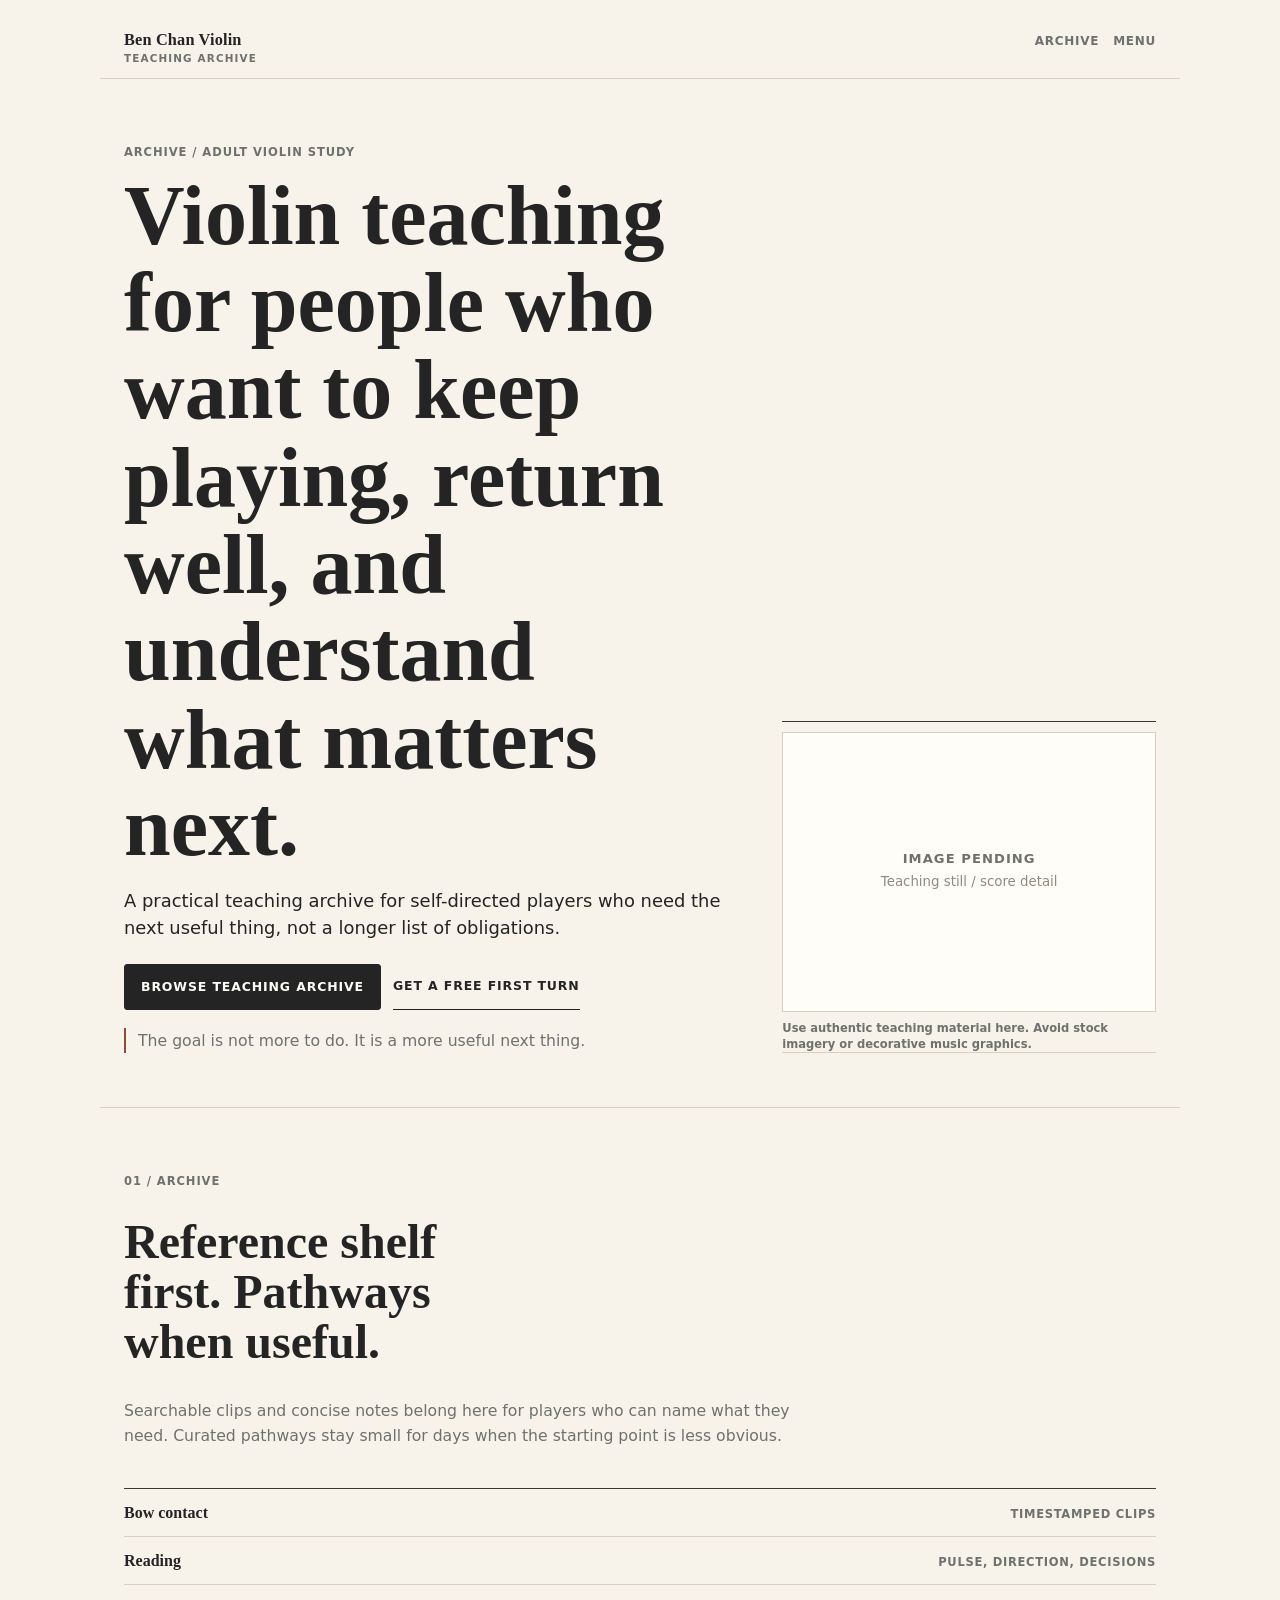
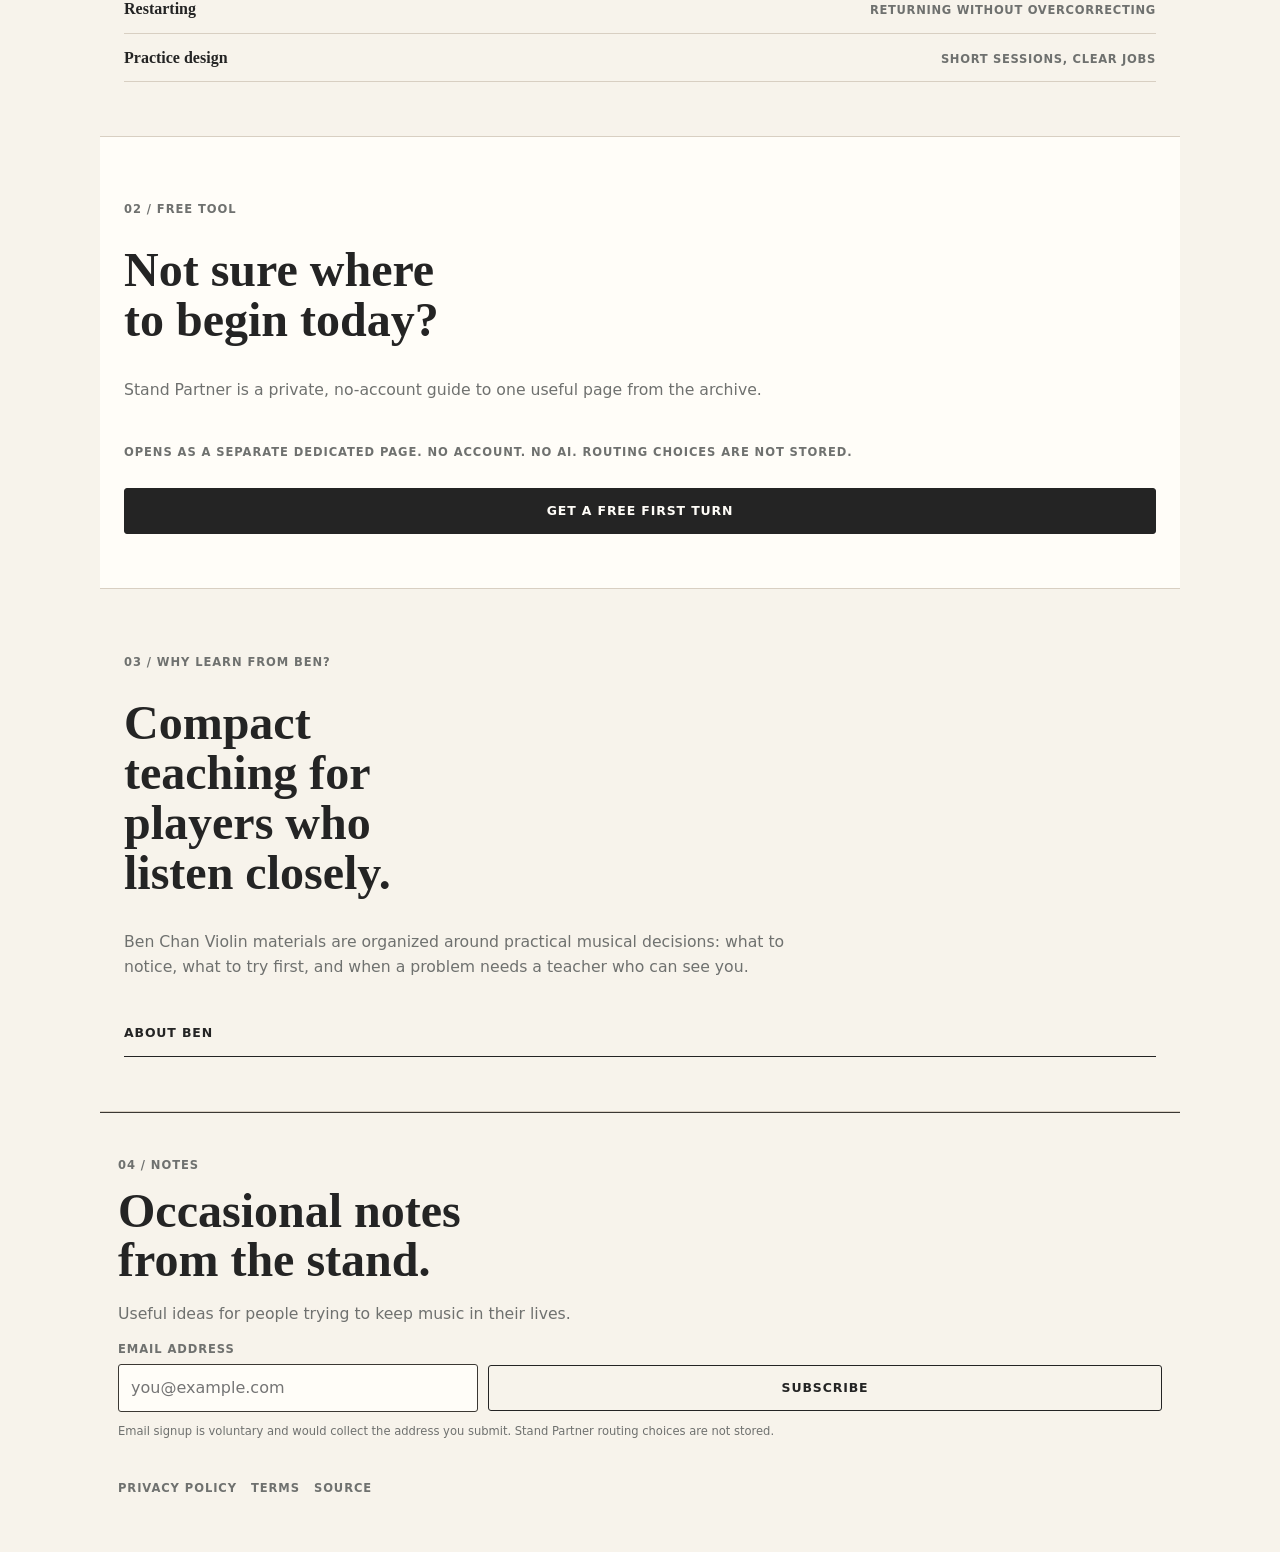
==== index.html @ a013690b "Update field manual site design" ====
<!doctype html>
<html lang="en">
<head>
  <meta charset="utf-8">
  <meta name="viewport" content="width=device-width,initial-scale=1">
  <meta name="description" content="Ben Chan Violin teaching archive and Stand Partner first-turn guide.">
  <title>Ben Chan Violin</title>
  <link rel="icon" href="data:,">
  <link rel="stylesheet" href="styles.css">
</head>
<body>
  <a class="skip" href="#main">Skip to content</a>
  <header class="site-header">
    <a class="brand" href="./" aria-label="Ben Chan Violin home">
      <b>Ben Chan Violin</b>
      <small>Teaching archive</small>
    </a>
    <nav class="nav" aria-label="Primary">
      <a href="archive.html">Archive</a>
      <details class="menu">
        <summary>Menu</summary>
        <div>
          <a href="stand-partner.html">Stand Partner</a>
          <a href="#about">About Ben</a>
          <a href="#subscribe">Subscribe</a>
          <a href="privacy.html">Privacy</a>
          <a href="terms.html">Terms</a>
        </div>
      </details>
    </nav>
  </header>

  <main id="main">
    <section class="hero section">
      <div>
        <p class="kicker">Archive / Adult violin study</p>
        <h1>Violin teaching for people who want to keep playing, return well, and understand what matters next.</h1>
        <p class="lede">A practical teaching archive for self-directed players who need the next useful thing, not a longer list of obligations.</p>
        <div class="actions">
          <a class="btn" href="archive.html">Browse teaching archive</a>
          <a class="text-link" href="stand-partner.html">Get a Free First Turn</a>
        </div>
        <p class="note">The goal is not more to do. It is a more useful next thing.</p>
      </div>
      <figure class="media-slot">
        <!-- Replace with a restrained real Ben Chan teaching still, score/stand detail, or archive screenshot. -->
        <div aria-hidden="true">
          <span>Image pending</span>
          <small>Teaching still / score detail</small>
        </div>
        <figcaption>Use authentic teaching material here. Avoid stock imagery or decorative music graphics.</figcaption>
      </figure>
    </section>

    <section id="archive" class="section archive-preview" aria-labelledby="archive-title">
      <p class="section-number">01 / Archive</p>
      <h2 id="archive-title">Reference shelf first. Pathways when useful.</h2>
      <p class="copy">Searchable clips and concise notes belong here for players who can name what they need. Curated pathways stay small for days when the starting point is less obvious.</p>
      <div class="index-list" aria-label="Archive categories">
        <a href="archive.html"><span>Bow contact</span><small>timestamped clips</small></a>
        <a href="archive.html"><span>Reading</span><small>pulse, direction, decisions</small></a>
        <a href="archive.html"><span>Restarting</span><small>returning without overcorrecting</small></a>
        <a href="archive.html"><span>Practice design</span><small>short sessions, clear jobs</small></a>
      </div>
    </section>

    <section class="section stand-callout" aria-labelledby="stand-title">
      <p class="section-number">02 / Free tool</p>
      <h2 id="stand-title">Not sure where to begin today?</h2>
      <p class="copy">Stand Partner is a private, no-account guide to one useful page from the archive.</p>
      <p class="meta-line">Opens as a separate dedicated page. No account. No AI. Routing choices are not stored.</p>
      <a class="btn" href="stand-partner.html">Get a Free First Turn</a>
    </section>

    <section id="about" class="section credibility" aria-labelledby="about-title">
      <p class="section-number">03 / Why learn from Ben?</p>
      <h2 id="about-title">Compact teaching for players who listen closely.</h2>
      <p class="copy">Ben Chan Violin materials are organized around practical musical decisions: what to notice, what to try first, and when a problem needs a teacher who can see you.</p>
      <a class="text-link" href="#about">About Ben</a>
    </section>
  </main>

  <footer class="site-footer" id="subscribe">
    <section aria-labelledby="subscribe-title">
      <p class="section-number">04 / Notes</p>
      <h2 id="subscribe-title">Occasional notes from the stand.</h2>
      <p class="copy">Useful ideas for people trying to keep music in their lives.</p>
      <form class="signup" action="#" method="post">
        <label for="email">Email address</label>
        <div>
          <input id="email" name="email" type="email" autocomplete="email" placeholder="you@example.com">
          <button class="btn secondary" type="submit">Subscribe</button>
        </div>
      </form>
      <p class="fine-print">Email signup is voluntary and would collect the address you submit. Stand Partner routing choices are not stored.</p>
    </section>
    <nav class="footer-links" aria-label="Footer">
      <a href="privacy.html">Privacy Policy</a>
      <a href="terms.html">Terms</a>
      <a href="https://github.com/benchantech/stand-partner-first-turn" target="_blank" rel="noopener">Source</a>
    </nav>
  </footer>
</body>
</html>
---- styles.css ----
:root{
  --paper:#f7f3eb;
  --sheet:#fffdf8;
  --ink:#242424;
  --muted:#6f716f;
  --faint:#918b80;
  --rule:#d8cfc2;
  --rule-dark:#3b3833;
  --accent:#8f4b34;
  --accent-soft:#f1e3dc;
  --sans:ui-sans-serif,system-ui,-apple-system,BlinkMacSystemFont,"Segoe UI",sans-serif;
  --serif:Georgia,"Times New Roman",serif;
  --max:1080px;
  --narrow:720px;
  --tap:46px;
}
*{box-sizing:border-box}
html{scroll-behavior:smooth}
body{margin:0;background:var(--paper);color:var(--ink);font:400 16px/1.55 var(--sans)}
a{color:inherit;text-underline-offset:.18em}
a:hover{color:var(--accent)}
button,input{font:inherit}
button,a,input,summary{touch-action:manipulation}
:focus-visible{outline:2px solid var(--accent);outline-offset:3px}
.skip{position:fixed;top:-6rem;left:1rem;z-index:10;background:var(--ink);color:var(--sheet);padding:.65rem .8rem}
.skip:focus{top:1rem}
.site-header{max-width:var(--max);margin:0 auto;padding:18px 18px 14px;border-bottom:1px solid var(--rule);display:flex;align-items:flex-end;justify-content:space-between;gap:16px}
.brand{display:block;text-decoration:none;min-width:max-content}
.brand b{display:block;font:700 1.02rem/1.1 var(--serif);letter-spacing:.01em}
.brand small{display:block;margin-top:4px;font:700 .65rem/1.1 var(--sans);letter-spacing:.11em;text-transform:uppercase;color:var(--muted)}
.nav{display:flex;align-items:center;justify-content:flex-end;gap:14px;font:700 .75rem/1 var(--sans);letter-spacing:.06em;text-transform:uppercase;color:var(--muted)}
.nav a{text-decoration:none;min-height:var(--tap);display:inline-flex;align-items:center}
.menu{position:relative}
.menu summary{list-style:none;cursor:pointer;min-height:var(--tap);display:flex;align-items:center}
.menu summary::-webkit-details-marker{display:none}
.menu div{position:absolute;right:0;top:100%;z-index:5;min-width:190px;background:var(--sheet);border:1px solid var(--rule-dark);padding:8px}
.menu:not([open]) div{display:none}
.menu div a{display:flex;padding:10px 8px;min-height:38px}
main,.site-footer{max-width:var(--max);margin:0 auto}
.section{padding:34px 18px;border-bottom:1px solid var(--rule)}
.hero{display:grid;gap:26px;padding-top:42px}
.kicker,.section-number,.eyebrow,.step,.meta-line,.fine-print,figcaption,.tag{font:700 .72rem/1.35 var(--sans);letter-spacing:.08em;text-transform:uppercase;color:var(--muted)}
h1,h2,h3{font-family:var(--serif);font-weight:700;line-height:1.04;letter-spacing:0;margin:0;color:var(--ink)}
h1{font-size:clamp(2.35rem,11vw,5.25rem);max-width:13ch}
h2{font-size:clamp(1.75rem,7vw,3rem);max-width:15ch}
h3{font-size:1.35rem;margin-top:18px}
.lede{font:400 1.12rem/1.5 var(--sans);max-width:38rem;margin:18px 0 0;color:var(--ink)}
.copy,.helper,.panel,.notice,.note{font:400 .98rem/1.6 var(--sans);color:var(--muted);max-width:42rem}
.note{margin:18px 0 0;padding-left:12px;border-left:2px solid var(--accent)}
.actions,.buttons{display:flex;flex-wrap:wrap;gap:12px;margin-top:22px;align-items:center}
.btn{min-height:var(--tap);display:inline-flex;align-items:center;justify-content:center;border:1px solid var(--ink);border-radius:3px;background:var(--ink);color:var(--sheet);padding:12px 16px;text-decoration:none;font:800 .78rem/1 var(--sans);letter-spacing:.07em;text-transform:uppercase;cursor:pointer}
.btn:hover{background:var(--accent);border-color:var(--accent);color:var(--sheet)}
.btn.secondary{background:transparent;color:var(--ink)}
.btn.secondary:hover,.btn.subtle:hover{border-color:var(--accent);color:var(--accent);background:var(--accent-soft)}
.btn.subtle{background:transparent;color:var(--muted);border-color:var(--rule)}
.text-link{font:800 .78rem/1.2 var(--sans);letter-spacing:.07em;text-transform:uppercase;text-decoration:none;border-bottom:1px solid currentColor;min-height:var(--tap);display:inline-flex;align-items:center}
.media-slot{margin:0;border-top:1px solid var(--rule-dark);border-bottom:1px solid var(--rule);padding:10px 0 0}
.media-slot div{aspect-ratio:4/3;background:var(--sheet);border:1px solid var(--rule);display:grid;place-content:center;text-align:center;color:var(--muted)}
.media-slot span{display:block;font:700 .82rem var(--sans);letter-spacing:.08em;text-transform:uppercase}
.media-slot small{display:block;margin-top:6px;color:var(--faint)}
.media-slot figcaption{margin-top:9px;text-transform:none;letter-spacing:0;font-weight:600}
.media-slot.compact div{aspect-ratio:16/10}
.archive-preview,.credibility,.stand-callout{display:grid;gap:16px}
.index-list{display:grid;border-top:1px solid var(--rule-dark);margin-top:8px}
.index-list a{display:grid;grid-template-columns:1fr;gap:3px;text-decoration:none;padding:14px 0;border-bottom:1px solid var(--rule)}
.index-list span{font:700 1rem/1.2 var(--serif)}
.index-list small{font:700 .72rem/1.25 var(--sans);letter-spacing:.06em;text-transform:uppercase;color:var(--muted)}
.stand-callout{background:var(--sheet)}
.site-footer{padding:34px 18px 40px;border-top:1px solid var(--rule-dark)}
.signup{margin-top:18px}
.signup label{display:block;font:800 .72rem/1 var(--sans);letter-spacing:.08em;text-transform:uppercase;color:var(--muted);margin-bottom:8px}
.signup div{display:grid;gap:10px}
.signup input{min-height:var(--tap);border:1px solid var(--rule-dark);border-radius:3px;background:var(--sheet);color:var(--ink);padding:11px 12px;width:100%}
.fine-print{margin-top:12px;max-width:42rem;text-transform:none;letter-spacing:0;font-weight:500}
.footer-links{display:flex;flex-wrap:wrap;gap:14px;margin-top:26px;font:800 .72rem/1 var(--sans);letter-spacing:.08em;text-transform:uppercase;color:var(--muted)}
.footer-links a{text-decoration:none;min-height:var(--tap);display:inline-flex;align-items:center}
.stand-page main{max-width:var(--narrow)}
.stand-intro{padding:34px 18px 18px;display:grid;gap:22px;border-bottom:1px solid var(--rule)}
.stand-intro h1{max-width:none}
.archive-escape{padding:0 18px 40px}
.card{padding:24px 18px;border-bottom:1px solid var(--rule)}
.choices{display:grid;gap:10px;margin:20px 0}
.choice{width:100%;min-height:var(--tap);text-align:left;background:var(--sheet);border:1px solid var(--rule-dark);border-radius:4px;color:var(--ink);padding:14px;cursor:pointer}
.choice:hover,.choice:focus-visible{border-color:var(--accent);background:var(--accent-soft)}
.choice b{display:block;font:700 1rem/1.25 var(--serif)}
.choice small{display:block;margin-top:4px;font:600 .82rem/1.35 var(--sans);color:var(--muted)}
.step{display:flex;align-items:center;gap:8px;margin:0 0 18px}
.bar{display:inline-block;width:22px;height:2px;background:var(--rule)}
.bar.on{background:var(--accent)}
.tags{display:flex;gap:8px;flex-wrap:wrap;margin:14px 0 0}
.tag{border-top:1px solid var(--rule);border-bottom:1px solid var(--rule);padding:4px 0;text-transform:none;letter-spacing:.02em}
.panel{margin-top:16px;border-top:1px solid var(--rule-dark);padding-top:12px}
.panel b{display:block;margin-bottom:4px;font:800 .72rem/1 var(--sans);letter-spacing:.08em;text-transform:uppercase;color:var(--ink)}
.notice{background:var(--sheet);border:1px solid var(--rule);padding:12px;margin:18px 0}
.video{margin:18px 0;background:#111;aspect-ratio:16/9;border:1px solid var(--rule-dark);overflow:hidden}
.video iframe{width:100%;height:100%;border:0}
dialog{max-width:560px;border:1px solid var(--rule-dark);border-radius:4px;background:var(--sheet);color:var(--ink);padding:24px}
.close{float:right;border:0;background:none;font-size:1.6rem;cursor:pointer;min-width:var(--tap);min-height:var(--tap)}
@media(min-width:680px){
  .site-header{padding-inline:24px}
  .section{padding:54px 24px}
  .hero{grid-template-columns:minmax(0,1.1fr) minmax(260px,.65fr);align-items:end}
  .stand-intro{grid-template-columns:minmax(0,1fr) 260px;padding:44px 24px 24px}
  .card{padding:32px 24px}
  .signup div{grid-template-columns:minmax(220px,360px) auto;align-items:center}
  .index-list a{grid-template-columns:1fr auto;align-items:baseline}
}
@media(max-width:430px){
  .site-header{align-items:flex-start}
  .nav{gap:10px}
  .actions,.buttons{display:grid}
  .btn,.text-link{width:100%}
}
@media(prefers-reduced-motion:reduce){
  html{scroll-behavior:auto}
  *,*::before,*::after{transition-duration:.01ms!important;animation-duration:.01ms!important;animation-iteration-count:1!important}
}
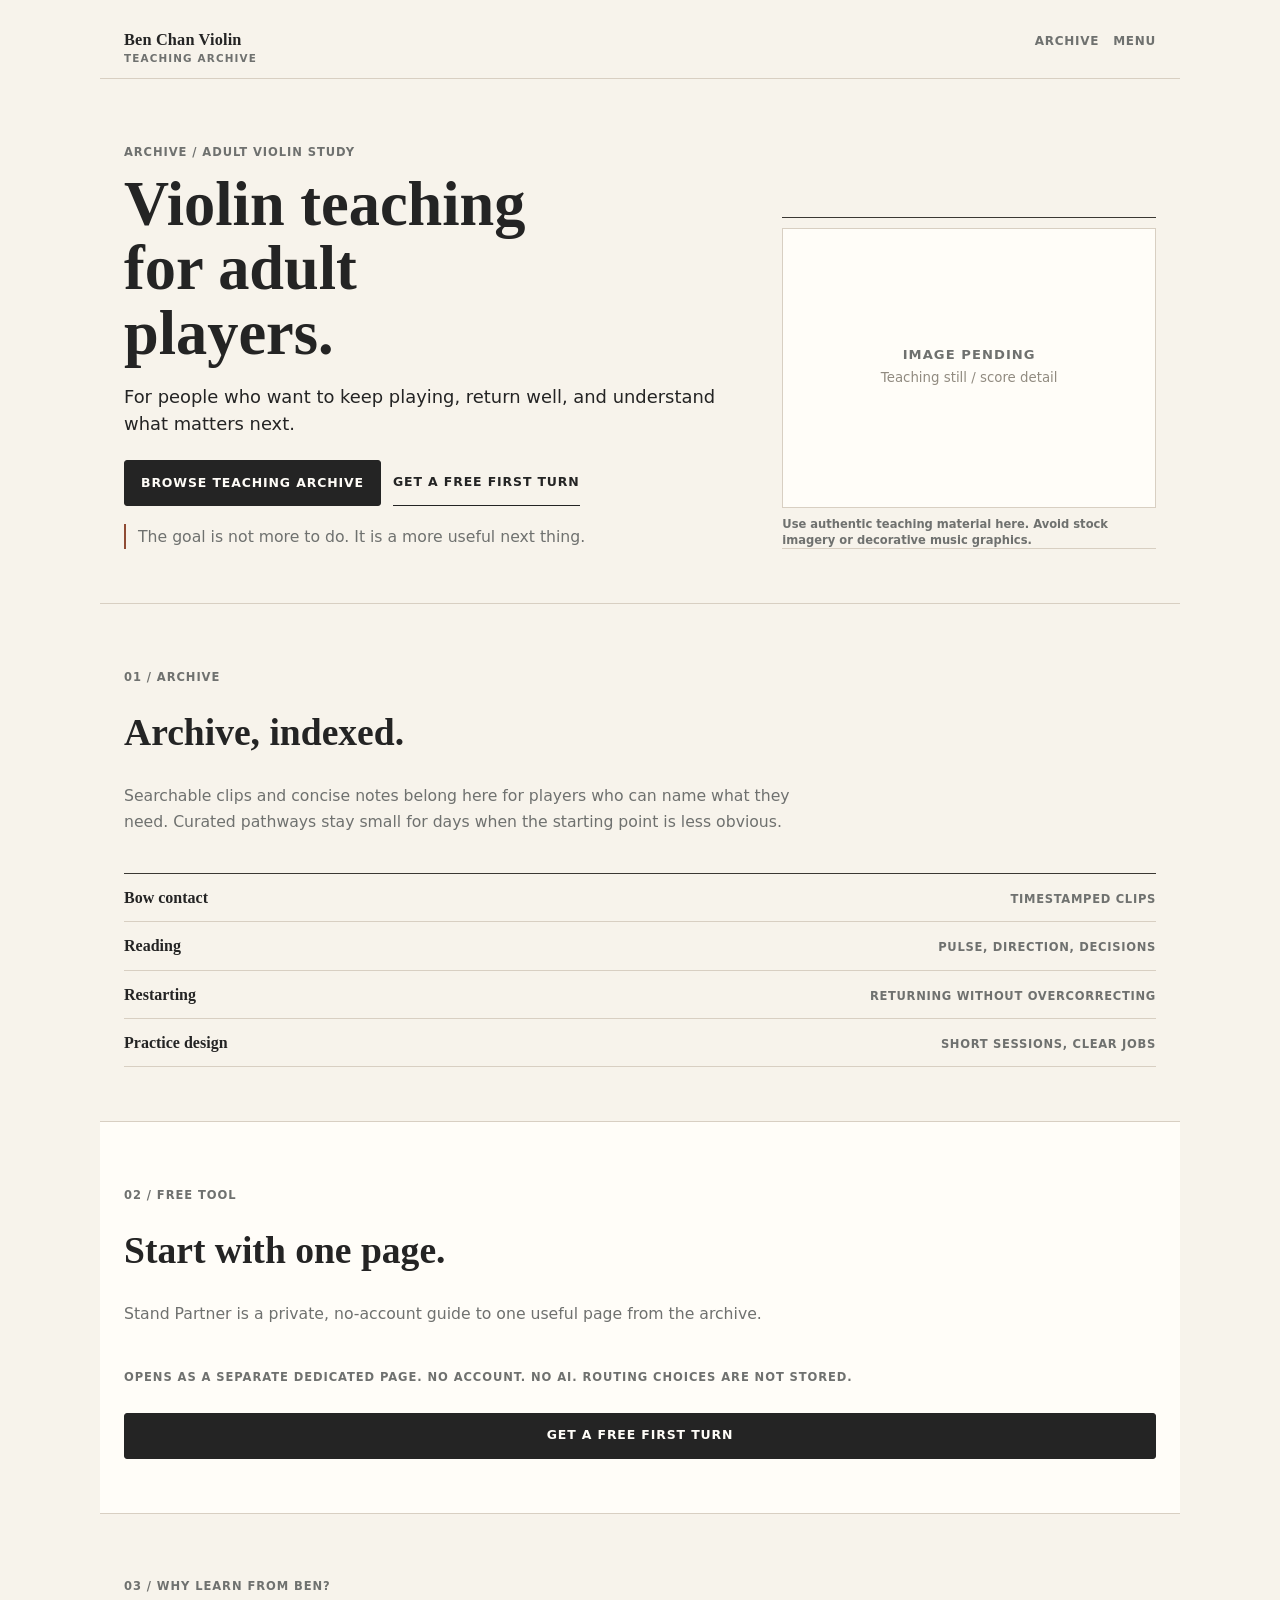
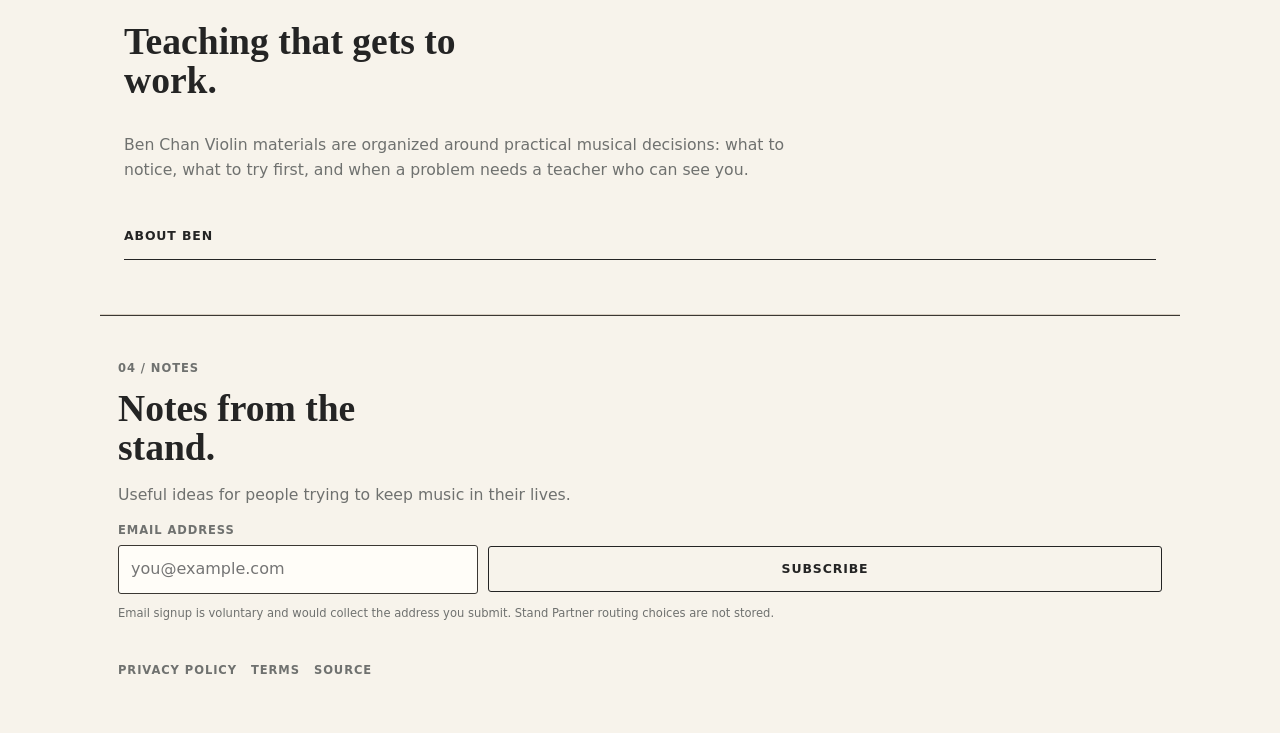
==== commit 62861b53: "Tighten homepage typography" ====
--- a/index.html
+++ b/index.html
@@ -34,8 +34,8 @@
     <section class="hero section">
       <div>
         <p class="kicker">Archive / Adult violin study</p>
-        <h1>Violin teaching for people who want to keep playing, return well, and understand what matters next.</h1>
-        <p class="lede">A practical teaching archive for self-directed players who need the next useful thing, not a longer list of obligations.</p>
+        <h1>Violin teaching for adult players.</h1>
+        <p class="lede">For people who want to keep playing, return well, and understand what matters next.</p>
         <div class="actions">
           <a class="btn" href="archive.html">Browse teaching archive</a>
           <a class="text-link" href="stand-partner.html">Get a Free First Turn</a>
@@ -54,7 +54,7 @@
 
     <section id="archive" class="section archive-preview" aria-labelledby="archive-title">
       <p class="section-number">01 / Archive</p>
-      <h2 id="archive-title">Reference shelf first. Pathways when useful.</h2>
+      <h2 id="archive-title">Archive, indexed.</h2>
       <p class="copy">Searchable clips and concise notes belong here for players who can name what they need. Curated pathways stay small for days when the starting point is less obvious.</p>
       <div class="index-list" aria-label="Archive categories">
         <a href="archive.html"><span>Bow contact</span><small>timestamped clips</small></a>
@@ -66,7 +66,7 @@
 
     <section class="section stand-callout" aria-labelledby="stand-title">
       <p class="section-number">02 / Free tool</p>
-      <h2 id="stand-title">Not sure where to begin today?</h2>
+      <h2 id="stand-title">Start with one page.</h2>
       <p class="copy">Stand Partner is a private, no-account guide to one useful page from the archive.</p>
       <p class="meta-line">Opens as a separate dedicated page. No account. No AI. Routing choices are not stored.</p>
       <a class="btn" href="stand-partner.html">Get a Free First Turn</a>
@@ -74,7 +74,7 @@
 
     <section id="about" class="section credibility" aria-labelledby="about-title">
       <p class="section-number">03 / Why learn from Ben?</p>
-      <h2 id="about-title">Compact teaching for players who listen closely.</h2>
+      <h2 id="about-title">Teaching that gets to work.</h2>
       <p class="copy">Ben Chan Violin materials are organized around practical musical decisions: what to notice, what to try first, and when a problem needs a teacher who can see you.</p>
       <a class="text-link" href="#about">About Ben</a>
     </section>
@@ -83,7 +83,7 @@
   <footer class="site-footer" id="subscribe">
     <section aria-labelledby="subscribe-title">
       <p class="section-number">04 / Notes</p>
-      <h2 id="subscribe-title">Occasional notes from the stand.</h2>
+      <h2 id="subscribe-title">Notes from the stand.</h2>
       <p class="copy">Useful ideas for people trying to keep music in their lives.</p>
       <form class="signup" action="#" method="post">
         <label for="email">Email address</label>
--- a/styles.css
+++ b/styles.css
@@ -41,8 +41,8 @@
 .hero{display:grid;gap:26px;padding-top:42px}
 .kicker,.section-number,.eyebrow,.step,.meta-line,.fine-print,figcaption,.tag{font:700 .72rem/1.35 var(--sans);letter-spacing:.08em;text-transform:uppercase;color:var(--muted)}
 h1,h2,h3{font-family:var(--serif);font-weight:700;line-height:1.04;letter-spacing:0;margin:0;color:var(--ink)}
-h1{font-size:clamp(2.35rem,11vw,5.25rem);max-width:13ch}
-h2{font-size:clamp(1.75rem,7vw,3rem);max-width:15ch}
+h1{font-size:clamp(2rem,7vw,3.9rem);max-width:14ch}
+h2{font-size:clamp(1.45rem,5vw,2.35rem);max-width:18ch}
 h3{font-size:1.35rem;margin-top:18px}
 .lede{font:400 1.12rem/1.5 var(--sans);max-width:38rem;margin:18px 0 0;color:var(--ink)}
 .copy,.helper,.panel,.notice,.note{font:400 .98rem/1.6 var(--sans);color:var(--muted);max-width:42rem}
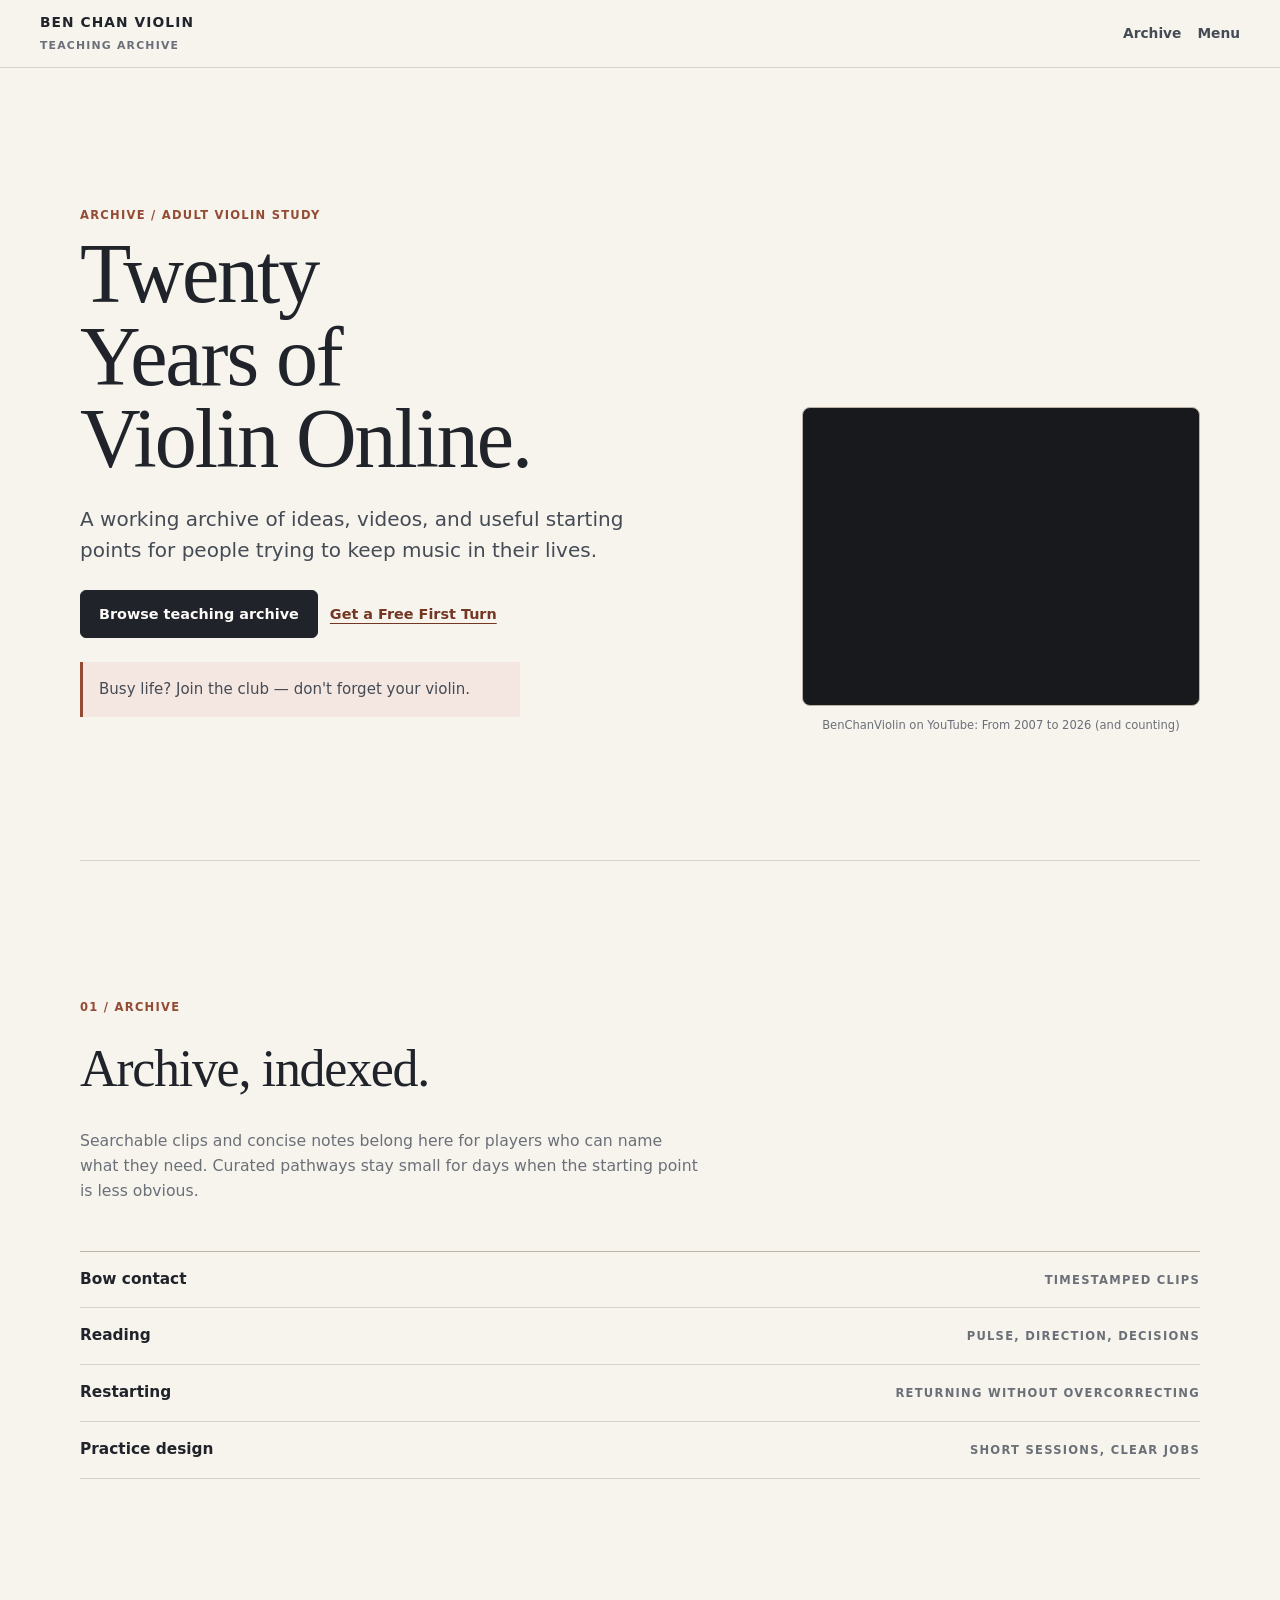
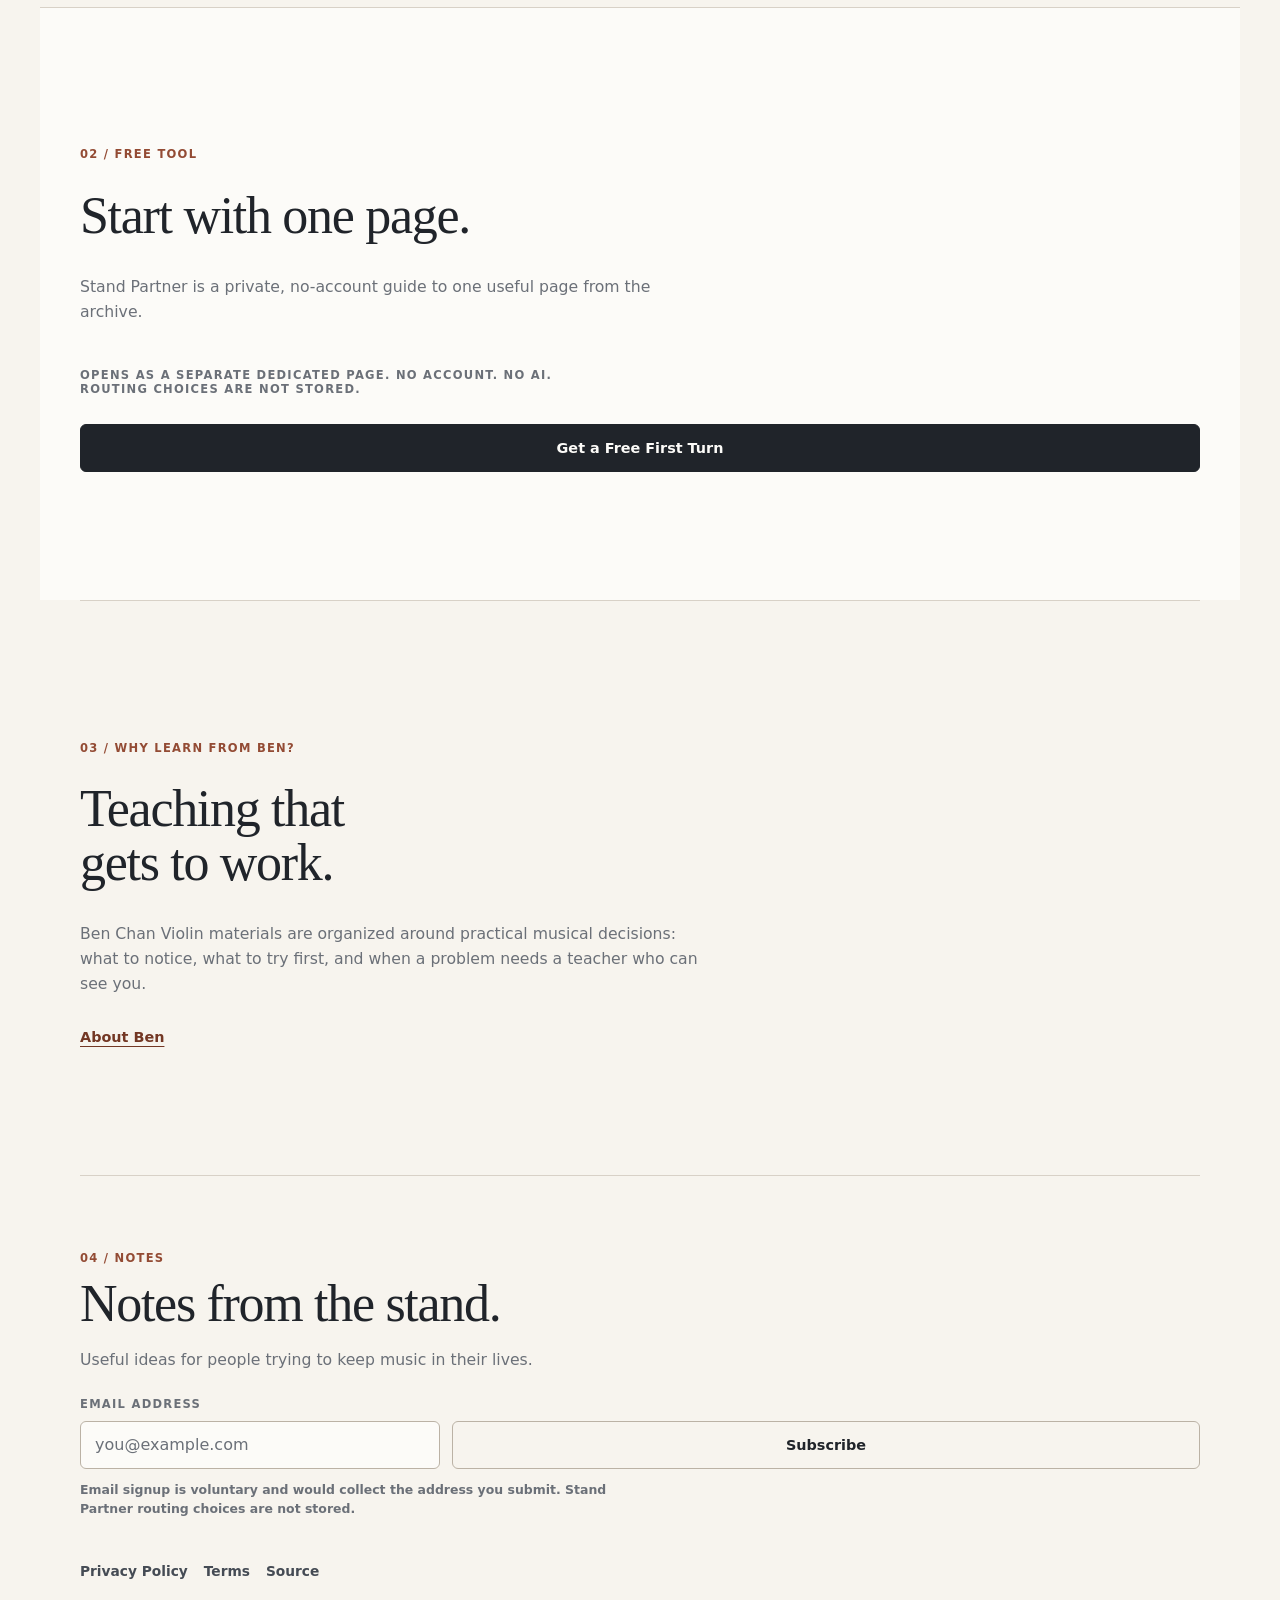
==== commit a5fa29ca: "Add homepage image carousel" ====
--- a/index.html
+++ b/index.html
@@ -6,7 +6,7 @@
   <meta name="description" content="Ben Chan Violin teaching archive and Stand Partner first-turn guide.">
   <title>Ben Chan Violin</title>
   <link rel="icon" href="data:,">
-  <link rel="stylesheet" href="styles.css">
+  <link rel="stylesheet" href="styles.css?v=58b32f8">
 </head>
 <body>
   <a class="skip" href="#main">Skip to content</a>
@@ -34,21 +34,21 @@
     <section class="hero section">
       <div>
         <p class="kicker">Archive / Adult violin study</p>
-        <h1>Violin teaching for adult players.</h1>
-        <p class="lede">For people who want to keep playing, return well, and understand what matters next.</p>
+        <h1>Twenty Years of Violin Online.</h1>
+        <p class="lede">A working archive of ideas, videos, and useful starting points for people trying to keep music in their lives.</p>
         <div class="actions">
           <a class="btn" href="archive.html">Browse teaching archive</a>
           <a class="text-link" href="stand-partner.html">Get a Free First Turn</a>
         </div>
-        <p class="note">The goal is not more to do. It is a more useful next thing.</p>
+        <p class="note">Busy life? Join the club — don't forget your violin.</p>
       </div>
       <figure class="media-slot">
-        <!-- Replace with a restrained real Ben Chan teaching still, score/stand detail, or archive screenshot. -->
-        <div aria-hidden="true">
-          <span>Image pending</span>
-          <small>Teaching still / score detail</small>
+        <div class="image-carousel" aria-label="Ben Chan violin teaching video stills">
+          <img src="https://i.ytimg.com/vi/vB00ah6E5E4/hqdefault.jpg" alt="Ben Chan violin teaching video still" loading="eager">
+          <img src="https://i.ytimg.com/vi/s4U9Y2ts1Ys/0.jpg" alt="Ben Chan violin teaching video still" loading="eager">
+          <img src="https://i.ytimg.com/vi/sNGIFa6gZqo/maxresdefault.jpg" alt="Ben Chan violin teaching video still" loading="eager">
         </div>
-        <figcaption>Use authentic teaching material here. Avoid stock imagery or decorative music graphics.</figcaption>
+        <figcaption>BenChanViolin on YouTube: From 2007 to 2026 (and counting)</figcaption>
       </figure>
     </section>
 
--- a/styles.css
+++ b/styles.css
@@ -1,117 +1,978 @@
-:root{
-  --paper:#f7f3eb;
-  --sheet:#fffdf8;
-  --ink:#242424;
-  --muted:#6f716f;
-  --faint:#918b80;
-  --rule:#d8cfc2;
-  --rule-dark:#3b3833;
-  --accent:#8f4b34;
-  --accent-soft:#f1e3dc;
-  --sans:ui-sans-serif,system-ui,-apple-system,BlinkMacSystemFont,"Segoe UI",sans-serif;
-  --serif:Georgia,"Times New Roman",serif;
-  --max:1080px;
-  --narrow:720px;
-  --tap:46px;
-}
-*{box-sizing:border-box}
-html{scroll-behavior:smooth}
-body{margin:0;background:var(--paper);color:var(--ink);font:400 16px/1.55 var(--sans)}
-a{color:inherit;text-underline-offset:.18em}
-a:hover{color:var(--accent)}
-button,input{font:inherit}
-button,a,input,summary{touch-action:manipulation}
-:focus-visible{outline:2px solid var(--accent);outline-offset:3px}
-.skip{position:fixed;top:-6rem;left:1rem;z-index:10;background:var(--ink);color:var(--sheet);padding:.65rem .8rem}
-.skip:focus{top:1rem}
-.site-header{max-width:var(--max);margin:0 auto;padding:18px 18px 14px;border-bottom:1px solid var(--rule);display:flex;align-items:flex-end;justify-content:space-between;gap:16px}
-.brand{display:block;text-decoration:none;min-width:max-content}
-.brand b{display:block;font:700 1.02rem/1.1 var(--serif);letter-spacing:.01em}
-.brand small{display:block;margin-top:4px;font:700 .65rem/1.1 var(--sans);letter-spacing:.11em;text-transform:uppercase;color:var(--muted)}
-.nav{display:flex;align-items:center;justify-content:flex-end;gap:14px;font:700 .75rem/1 var(--sans);letter-spacing:.06em;text-transform:uppercase;color:var(--muted)}
-.nav a{text-decoration:none;min-height:var(--tap);display:inline-flex;align-items:center}
-.menu{position:relative}
-.menu summary{list-style:none;cursor:pointer;min-height:var(--tap);display:flex;align-items:center}
-.menu summary::-webkit-details-marker{display:none}
-.menu div{position:absolute;right:0;top:100%;z-index:5;min-width:190px;background:var(--sheet);border:1px solid var(--rule-dark);padding:8px}
-.menu:not([open]) div{display:none}
-.menu div a{display:flex;padding:10px 8px;min-height:38px}
-main,.site-footer{max-width:var(--max);margin:0 auto}
-.section{padding:34px 18px;border-bottom:1px solid var(--rule)}
-.hero{display:grid;gap:26px;padding-top:42px}
-.kicker,.section-number,.eyebrow,.step,.meta-line,.fine-print,figcaption,.tag{font:700 .72rem/1.35 var(--sans);letter-spacing:.08em;text-transform:uppercase;color:var(--muted)}
-h1,h2,h3{font-family:var(--serif);font-weight:700;line-height:1.04;letter-spacing:0;margin:0;color:var(--ink)}
-h1{font-size:clamp(2rem,7vw,3.9rem);max-width:14ch}
-h2{font-size:clamp(1.45rem,5vw,2.35rem);max-width:18ch}
-h3{font-size:1.35rem;margin-top:18px}
-.lede{font:400 1.12rem/1.5 var(--sans);max-width:38rem;margin:18px 0 0;color:var(--ink)}
-.copy,.helper,.panel,.notice,.note{font:400 .98rem/1.6 var(--sans);color:var(--muted);max-width:42rem}
-.note{margin:18px 0 0;padding-left:12px;border-left:2px solid var(--accent)}
-.actions,.buttons{display:flex;flex-wrap:wrap;gap:12px;margin-top:22px;align-items:center}
-.btn{min-height:var(--tap);display:inline-flex;align-items:center;justify-content:center;border:1px solid var(--ink);border-radius:3px;background:var(--ink);color:var(--sheet);padding:12px 16px;text-decoration:none;font:800 .78rem/1 var(--sans);letter-spacing:.07em;text-transform:uppercase;cursor:pointer}
-.btn:hover{background:var(--accent);border-color:var(--accent);color:var(--sheet)}
-.btn.secondary{background:transparent;color:var(--ink)}
-.btn.secondary:hover,.btn.subtle:hover{border-color:var(--accent);color:var(--accent);background:var(--accent-soft)}
-.btn.subtle{background:transparent;color:var(--muted);border-color:var(--rule)}
-.text-link{font:800 .78rem/1.2 var(--sans);letter-spacing:.07em;text-transform:uppercase;text-decoration:none;border-bottom:1px solid currentColor;min-height:var(--tap);display:inline-flex;align-items:center}
-.media-slot{margin:0;border-top:1px solid var(--rule-dark);border-bottom:1px solid var(--rule);padding:10px 0 0}
-.media-slot div{aspect-ratio:4/3;background:var(--sheet);border:1px solid var(--rule);display:grid;place-content:center;text-align:center;color:var(--muted)}
-.media-slot span{display:block;font:700 .82rem var(--sans);letter-spacing:.08em;text-transform:uppercase}
-.media-slot small{display:block;margin-top:6px;color:var(--faint)}
-.media-slot figcaption{margin-top:9px;text-transform:none;letter-spacing:0;font-weight:600}
-.media-slot.compact div{aspect-ratio:16/10}
-.archive-preview,.credibility,.stand-callout{display:grid;gap:16px}
-.index-list{display:grid;border-top:1px solid var(--rule-dark);margin-top:8px}
-.index-list a{display:grid;grid-template-columns:1fr;gap:3px;text-decoration:none;padding:14px 0;border-bottom:1px solid var(--rule)}
-.index-list span{font:700 1rem/1.2 var(--serif)}
-.index-list small{font:700 .72rem/1.25 var(--sans);letter-spacing:.06em;text-transform:uppercase;color:var(--muted)}
-.stand-callout{background:var(--sheet)}
-.site-footer{padding:34px 18px 40px;border-top:1px solid var(--rule-dark)}
-.signup{margin-top:18px}
-.signup label{display:block;font:800 .72rem/1 var(--sans);letter-spacing:.08em;text-transform:uppercase;color:var(--muted);margin-bottom:8px}
-.signup div{display:grid;gap:10px}
-.signup input{min-height:var(--tap);border:1px solid var(--rule-dark);border-radius:3px;background:var(--sheet);color:var(--ink);padding:11px 12px;width:100%}
-.fine-print{margin-top:12px;max-width:42rem;text-transform:none;letter-spacing:0;font-weight:500}
-.footer-links{display:flex;flex-wrap:wrap;gap:14px;margin-top:26px;font:800 .72rem/1 var(--sans);letter-spacing:.08em;text-transform:uppercase;color:var(--muted)}
-.footer-links a{text-decoration:none;min-height:var(--tap);display:inline-flex;align-items:center}
-.stand-page main{max-width:var(--narrow)}
-.stand-intro{padding:34px 18px 18px;display:grid;gap:22px;border-bottom:1px solid var(--rule)}
-.stand-intro h1{max-width:none}
-.archive-escape{padding:0 18px 40px}
-.card{padding:24px 18px;border-bottom:1px solid var(--rule)}
-.choices{display:grid;gap:10px;margin:20px 0}
-.choice{width:100%;min-height:var(--tap);text-align:left;background:var(--sheet);border:1px solid var(--rule-dark);border-radius:4px;color:var(--ink);padding:14px;cursor:pointer}
-.choice:hover,.choice:focus-visible{border-color:var(--accent);background:var(--accent-soft)}
-.choice b{display:block;font:700 1rem/1.25 var(--serif)}
-.choice small{display:block;margin-top:4px;font:600 .82rem/1.35 var(--sans);color:var(--muted)}
-.step{display:flex;align-items:center;gap:8px;margin:0 0 18px}
-.bar{display:inline-block;width:22px;height:2px;background:var(--rule)}
-.bar.on{background:var(--accent)}
-.tags{display:flex;gap:8px;flex-wrap:wrap;margin:14px 0 0}
-.tag{border-top:1px solid var(--rule);border-bottom:1px solid var(--rule);padding:4px 0;text-transform:none;letter-spacing:.02em}
-.panel{margin-top:16px;border-top:1px solid var(--rule-dark);padding-top:12px}
-.panel b{display:block;margin-bottom:4px;font:800 .72rem/1 var(--sans);letter-spacing:.08em;text-transform:uppercase;color:var(--ink)}
-.notice{background:var(--sheet);border:1px solid var(--rule);padding:12px;margin:18px 0}
-.video{margin:18px 0;background:#111;aspect-ratio:16/9;border:1px solid var(--rule-dark);overflow:hidden}
-.video iframe{width:100%;height:100%;border:0}
-dialog{max-width:560px;border:1px solid var(--rule-dark);border-radius:4px;background:var(--sheet);color:var(--ink);padding:24px}
-.close{float:right;border:0;background:none;font-size:1.6rem;cursor:pointer;min-width:var(--tap);min-height:var(--tap)}
-@media(min-width:680px){
-  .site-header{padding-inline:24px}
-  .section{padding:54px 24px}
-  .hero{grid-template-columns:minmax(0,1.1fr) minmax(260px,.65fr);align-items:end}
-  .stand-intro{grid-template-columns:minmax(0,1fr) 260px;padding:44px 24px 24px}
-  .card{padding:32px 24px}
-  .signup div{grid-template-columns:minmax(220px,360px) auto;align-items:center}
-  .index-list a{grid-template-columns:1fr auto;align-items:baseline}
-}
-@media(max-width:430px){
-  .site-header{align-items:flex-start}
-  .nav{gap:10px}
-  .actions,.buttons{display:grid}
-  .btn,.text-link{width:100%}
-}
-@media(prefers-reduced-motion:reduce){
-  html{scroll-behavior:auto}
-  *,*::before,*::after{transition-duration:.01ms!important;animation-duration:.01ms!important;animation-iteration-count:1!important}
-}
+:root {
+  /* Core material */
+  --paper: #F7F4EE;
+  --paper-raised: #FCFBF8;
+  --paper-muted: #EEE9E0;
+
+  /* Ink */
+  --ink: #20242A;
+  --ink-soft: #454B54;
+  --muted: #6B7078;
+
+  /* Lines */
+  --rule: #D8D1C7;
+  --rule-strong: #BBB2A5;
+
+  /* Single accent */
+  --rust: #934B34;
+  --rust-dark: #733724;
+  --rust-wash: #F4E7E1;
+
+  /* Supporting state colors */
+  --focus-ring: #456B86;
+  --focus-wash: #E8F1F5;
+  --success: #2D654D;
+
+  /* Typography */
+  --font-display: Georgia, "Times New Roman", serif;
+  --font-ui: Inter, ui-sans-serif, system-ui, -apple-system,
+    BlinkMacSystemFont, "Segoe UI", sans-serif;
+
+  /* Layout */
+  --page-max: 1120px;
+  --reading-max: 680px;
+  --mobile-gutter: 20px;
+  --desktop-gutter: 40px;
+
+  /* Spacing scale */
+  --space-1: 4px;
+  --space-2: 8px;
+  --space-3: 12px;
+  --space-4: 16px;
+  --space-5: 24px;
+  --space-6: 32px;
+  --space-7: 48px;
+  --space-8: 64px;
+  --space-9: 96px;
+  --space-10: 128px;
+
+  /* Shape */
+  --radius-tight: 4px;
+  --radius-control: 6px;
+  --radius-panel: 8px;
+
+  /* Motion */
+  --ease-standard: cubic-bezier(0.2, 0.65, 0.3, 1);
+  --transition-fast: 140ms var(--ease-standard);
+}
+
+* {
+  box-sizing: border-box;
+}
+
+html {
+  background: var(--paper);
+  color: var(--ink);
+  scroll-behavior: smooth;
+}
+
+body {
+  margin: 0;
+  min-width: 320px;
+  background: var(--paper);
+  color: var(--ink);
+  font-family: var(--font-ui);
+  font-size: 16px;
+  line-height: 1.55;
+  text-rendering: optimizeLegibility;
+}
+
+img,
+video,
+iframe {
+  display: block;
+  max-width: 100%;
+}
+
+a {
+  color: inherit;
+  text-decoration-thickness: 1px;
+  text-underline-offset: 3px;
+}
+
+a:hover {
+  color: var(--rust-dark);
+}
+
+button,
+input {
+  font: inherit;
+}
+
+button,
+a,
+input,
+summary {
+  touch-action: manipulation;
+}
+
+:focus-visible {
+  outline: 3px solid var(--focus-ring);
+  outline-offset: 3px;
+}
+
+h1,
+h2,
+h3,
+.display-text {
+  font-family: var(--font-display);
+  color: var(--ink);
+  font-weight: 500;
+  letter-spacing: -0.025em;
+  text-wrap: balance;
+}
+
+h1 {
+  font-size: clamp(2.5rem, 8vw, 5.25rem);
+  line-height: 0.98;
+  max-width: 12ch;
+  margin: 0;
+}
+
+h2 {
+  font-size: clamp(1.9rem, 5vw, 3.25rem);
+  line-height: 1.03;
+  max-width: 18ch;
+  margin: 0;
+}
+
+h3 {
+  font-size: clamp(1.3rem, 3vw, 1.75rem);
+  line-height: 1.12;
+  margin: 0;
+}
+
+p {
+  max-width: 62ch;
+}
+
+.lede {
+  color: var(--ink-soft);
+  font-size: clamp(1.0625rem, 2.5vw, 1.25rem);
+  line-height: 1.55;
+  max-width: 48ch;
+}
+
+.eyebrow,
+.section-number,
+.timestamp,
+.meta-label,
+.nav-label,
+.kicker,
+.step,
+.meta-line,
+.fine-print,
+figcaption,
+.tag {
+  font-family: var(--font-ui);
+  font-size: 0.72rem;
+  font-weight: 700;
+  letter-spacing: 0.11em;
+  line-height: 1.25;
+  text-transform: uppercase;
+}
+
+.eyebrow,
+.section-number,
+.kicker {
+  color: var(--rust);
+}
+
+.meta-label,
+.timestamp,
+.nav-label,
+.step,
+.meta-line,
+.fine-print,
+figcaption,
+.tag {
+  color: var(--muted);
+}
+
+.page-shell,
+main,
+.site-footer {
+  width: min(100% - (var(--mobile-gutter) * 2), var(--page-max));
+  margin-inline: auto;
+}
+
+.reading-shell,
+.stand-page main {
+  width: min(100% - (var(--mobile-gutter) * 2), var(--reading-max));
+  margin-inline: auto;
+}
+
+.section {
+  padding-block: var(--space-9);
+  border-top: 1px solid var(--rule);
+}
+
+.section:first-child {
+  border-top: 0;
+}
+
+.site-header {
+  position: sticky;
+  top: 0;
+  z-index: 20;
+  background: color-mix(in srgb, var(--paper) 94%, transparent);
+  border-bottom: 1px solid var(--rule);
+  backdrop-filter: blur(10px);
+  min-height: 68px;
+  display: flex;
+  align-items: center;
+  justify-content: space-between;
+  gap: var(--space-4);
+  padding-inline: var(--mobile-gutter);
+}
+
+.site-header__inner {
+  width: min(100% - (var(--mobile-gutter) * 2), var(--page-max));
+  min-height: 68px;
+  margin-inline: auto;
+  display: flex;
+  align-items: center;
+  justify-content: space-between;
+  gap: var(--space-4);
+}
+
+.wordmark,
+.brand {
+  color: var(--ink);
+  font-family: var(--font-ui);
+  font-size: 0.86rem;
+  font-weight: 750;
+  letter-spacing: 0.08em;
+  text-decoration: none;
+  text-transform: uppercase;
+}
+
+.brand b,
+.brand small {
+  display: block;
+}
+
+.brand b {
+  font: inherit;
+}
+
+.brand small {
+  margin-top: var(--space-1);
+  color: var(--muted);
+  font-size: 0.68rem;
+  font-weight: 700;
+  letter-spacing: 0.11em;
+}
+
+.nav {
+  display: flex;
+  align-items: center;
+  justify-content: flex-end;
+  gap: var(--space-4);
+}
+
+.header-link,
+.nav a,
+.menu summary {
+  color: var(--ink-soft);
+  font-size: 0.86rem;
+  font-weight: 650;
+  text-decoration: none;
+}
+
+.nav a,
+.menu summary {
+  min-height: 44px;
+  display: inline-flex;
+  align-items: center;
+}
+
+.menu {
+  position: relative;
+}
+
+.menu summary {
+  list-style: none;
+  cursor: pointer;
+}
+
+.menu summary::-webkit-details-marker {
+  display: none;
+}
+
+.menu div {
+  position: absolute;
+  right: 0;
+  top: 100%;
+  z-index: 25;
+  min-width: 190px;
+  padding: var(--space-2);
+  border: 1px solid var(--rule-strong);
+  border-radius: var(--radius-control);
+  background: var(--paper-raised);
+}
+
+.menu:not([open]) div {
+  display: none;
+}
+
+.menu div a {
+  display: flex;
+  min-height: 40px;
+  padding-inline: var(--space-2);
+}
+
+.menu-button {
+  min-width: 44px;
+  min-height: 44px;
+  padding: 0;
+  border: 0;
+  background: transparent;
+  color: var(--ink);
+}
+
+.button,
+.btn {
+  min-height: 48px;
+  display: inline-flex;
+  align-items: center;
+  justify-content: center;
+  gap: var(--space-2);
+  padding: 0 18px;
+  border: 1px solid var(--ink);
+  border-radius: var(--radius-control);
+  background: var(--ink);
+  color: var(--paper-raised);
+  cursor: pointer;
+  font-family: var(--font-ui);
+  font-size: 0.9rem;
+  font-weight: 700;
+  line-height: 1;
+  text-decoration: none;
+  transition:
+    background var(--transition-fast),
+    border-color var(--transition-fast),
+    color var(--transition-fast),
+    transform var(--transition-fast);
+}
+
+.button:hover,
+.btn:hover {
+  background: #30363D;
+  border-color: #30363D;
+  color: var(--paper-raised);
+  transform: translateY(-1px);
+}
+
+.button--secondary,
+.btn.secondary,
+.btn.subtle {
+  background: transparent;
+  color: var(--ink);
+  border-color: var(--rule-strong);
+}
+
+.button--secondary:hover,
+.btn.secondary:hover,
+.btn.subtle:hover {
+  background: var(--paper-muted);
+  border-color: var(--ink);
+}
+
+.button--text,
+.text-link {
+  min-height: auto;
+  padding: 0;
+  border: 0;
+  border-radius: 0;
+  background: transparent;
+  color: var(--rust-dark);
+  font-family: var(--font-ui);
+  font-size: 0.9rem;
+  font-weight: 700;
+  line-height: 1.3;
+  text-decoration: underline;
+  text-underline-offset: 4px;
+}
+
+.button--text:hover,
+.text-link:hover {
+  background: transparent;
+  color: var(--rust);
+  transform: none;
+}
+
+.choice-card,
+.choice {
+  width: 100%;
+  display: block;
+  padding: 18px;
+  border: 1px solid var(--rule-strong);
+  border-radius: var(--radius-panel);
+  background: var(--paper-raised);
+  color: var(--ink);
+  cursor: pointer;
+  text-align: left;
+  transition:
+    border-color var(--transition-fast),
+    background var(--transition-fast),
+    transform var(--transition-fast);
+}
+
+.choice-card:hover,
+.choice:hover {
+  border-color: var(--rust);
+  background: #FFF9F6;
+  transform: translateY(-1px);
+}
+
+.choice-card[aria-pressed="true"],
+.choice-card.is-selected,
+.choice.is-selected {
+  border-color: var(--rust);
+  background: var(--rust-wash);
+  box-shadow: inset 4px 0 0 var(--rust);
+}
+
+.choice-card__title,
+.choice b {
+  display: block;
+  font-family: var(--font-ui);
+  font-size: 0.84rem;
+  font-weight: 750;
+  letter-spacing: 0.075em;
+  line-height: 1.25;
+  text-transform: uppercase;
+}
+
+.choice-card__description,
+.choice small {
+  display: block;
+  margin-top: var(--space-2);
+  color: var(--muted);
+  font-family: var(--font-ui);
+  font-size: 0.92rem;
+  font-weight: 450;
+  line-height: 1.45;
+}
+
+.rule {
+  width: 100%;
+  height: 1px;
+  margin-block: var(--space-6);
+  background: var(--rule);
+}
+
+.session-marker,
+.step {
+  display: flex;
+  align-items: center;
+  gap: var(--space-2);
+  color: var(--muted);
+  font-size: 0.72rem;
+  font-weight: 700;
+  letter-spacing: 0.11em;
+  text-transform: uppercase;
+}
+
+.session-marker::before,
+.step::before {
+  width: 28px;
+  height: 1px;
+  background: var(--rust);
+  content: "";
+}
+
+.timestamp {
+  color: var(--rust);
+}
+
+.margin-note,
+.note {
+  max-width: 46ch;
+  margin-top: var(--space-5);
+  padding: var(--space-4);
+  border-left: 3px solid var(--rust);
+  background: var(--rust-wash);
+  color: var(--ink-soft);
+  font-size: 0.94rem;
+  line-height: 1.5;
+}
+
+.media-frame,
+.video,
+.media-slot div {
+  overflow: hidden;
+  border: 1px solid var(--rule-strong);
+  border-radius: var(--radius-panel);
+  background: #17191C;
+}
+
+.media-frame img,
+.media-frame iframe,
+.video iframe {
+  width: 100%;
+  aspect-ratio: 16 / 9;
+  object-fit: cover;
+}
+
+.clip-label {
+  display: flex;
+  align-items: baseline;
+  gap: var(--space-2);
+  margin-bottom: var(--space-3);
+}
+
+.clip-label__timestamp {
+  color: var(--rust);
+  font-family: var(--font-ui);
+  font-size: 0.75rem;
+  font-weight: 750;
+  letter-spacing: 0.1em;
+}
+
+.clip-label__title {
+  color: var(--ink);
+  font-family: var(--font-ui);
+  font-size: 0.9rem;
+  font-weight: 700;
+}
+
+input[type="email"] {
+  width: 100%;
+  min-height: 48px;
+  padding: 0 14px;
+  border: 1px solid var(--rule-strong);
+  border-radius: var(--radius-control);
+  background: var(--paper-raised);
+  color: var(--ink);
+  font-family: var(--font-ui);
+  font-size: 1rem;
+}
+
+input[type="email"]::placeholder {
+  color: var(--muted);
+}
+
+input[type="email"]:focus {
+  border-color: var(--focus-ring);
+  outline: 3px solid color-mix(in srgb, var(--focus-ring) 20%, transparent);
+  outline-offset: 0;
+}
+
+.newsletter-note,
+.fine-print {
+  margin-top: var(--space-3);
+  color: var(--muted);
+  font-size: 0.78rem;
+  line-height: 1.45;
+  text-transform: none;
+  letter-spacing: 0;
+}
+
+.skip {
+  position: fixed;
+  top: -6rem;
+  left: var(--mobile-gutter);
+  z-index: 40;
+  padding: var(--space-2) var(--space-3);
+  background: var(--ink);
+  color: var(--paper-raised);
+}
+
+.skip:focus {
+  top: var(--space-4);
+}
+
+.hero {
+  display: grid;
+  gap: var(--space-7);
+}
+
+.hero .lede,
+.stand-intro .lede {
+  margin-top: var(--space-5);
+}
+
+.actions,
+.buttons {
+  display: flex;
+  flex-wrap: wrap;
+  align-items: center;
+  gap: var(--space-3);
+  margin-top: var(--space-5);
+}
+
+.media-slot {
+  margin: 0;
+}
+
+.media-slot div {
+  aspect-ratio: 4 / 3;
+  display: grid;
+  place-content: center;
+  text-align: center;
+  color: var(--paper-raised);
+}
+
+.media-slot img {
+  width: 100%;
+  aspect-ratio: 4 / 3;
+  object-fit: cover;
+  border: 1px solid var(--rule-strong);
+  border-radius: var(--radius-panel);
+}
+
+.image-carousel {
+  position: relative;
+  aspect-ratio: 4 / 3;
+  overflow: hidden;
+  border: 1px solid var(--rule-strong);
+  border-radius: var(--radius-panel);
+  background: #17191C;
+}
+
+.image-carousel img {
+  position: absolute;
+  inset: 0;
+  width: 100%;
+  height: 100%;
+  border: 0;
+  border-radius: 0;
+  object-fit: cover;
+  opacity: 0;
+  animation: carousel-fade 9s var(--ease-standard) infinite;
+}
+
+.image-carousel img:nth-child(2) {
+  animation-delay: 3s;
+}
+
+.image-carousel img:nth-child(3) {
+  animation-delay: 6s;
+}
+
+@keyframes carousel-fade {
+  0%,
+  5% {
+    opacity: 0;
+  }
+
+  11%,
+  33% {
+    opacity: 1;
+  }
+
+  39%,
+  100% {
+    opacity: 0;
+  }
+}
+
+.media-slot span {
+  display: block;
+  font-family: var(--font-ui);
+  font-size: 0.84rem;
+  font-weight: 750;
+  letter-spacing: 0.075em;
+  text-transform: uppercase;
+}
+
+.media-slot small {
+  display: block;
+  margin-top: var(--space-2);
+  color: var(--rule);
+}
+
+.media-slot figcaption {
+  margin-top: var(--space-3);
+  width: 100%;
+  max-width: none;
+  color: var(--muted);
+  text-align: center;
+  text-transform: none;
+  letter-spacing: 0;
+  font-weight: 500;
+}
+
+.media-slot.compact div {
+  aspect-ratio: 16 / 10;
+}
+
+.archive-preview,
+.credibility,
+.stand-callout {
+  display: grid;
+  gap: var(--space-4);
+}
+
+.stand-callout {
+  background: var(--paper-raised);
+  margin-inline: calc(var(--mobile-gutter) * -1);
+  padding-inline: var(--mobile-gutter);
+}
+
+.copy,
+.helper,
+.panel,
+.notice {
+  color: var(--muted);
+  font-size: 0.98rem;
+  line-height: 1.6;
+}
+
+.index-list {
+  display: grid;
+  margin-top: var(--space-4);
+  border-top: 1px solid var(--rule-strong);
+}
+
+.index-list a {
+  display: grid;
+  gap: var(--space-1);
+  padding-block: var(--space-4);
+  border-bottom: 1px solid var(--rule);
+  text-decoration: none;
+}
+
+.index-list span {
+  color: var(--ink);
+  font-family: var(--font-ui);
+  font-size: 0.96rem;
+  font-weight: 750;
+}
+
+.index-list small {
+  color: var(--muted);
+  font-family: var(--font-ui);
+  font-size: 0.72rem;
+  font-weight: 700;
+  letter-spacing: 0.11em;
+  text-transform: uppercase;
+}
+
+.site-footer {
+  padding-block: var(--space-8);
+  border-top: 1px solid var(--rule);
+}
+
+.signup {
+  margin-top: var(--space-5);
+}
+
+.signup label {
+  display: block;
+  margin-bottom: var(--space-2);
+  color: var(--muted);
+  font-family: var(--font-ui);
+  font-size: 0.72rem;
+  font-weight: 700;
+  letter-spacing: 0.11em;
+  text-transform: uppercase;
+}
+
+.signup div {
+  display: grid;
+  gap: var(--space-3);
+}
+
+.footer-links {
+  display: flex;
+  flex-wrap: wrap;
+  gap: var(--space-4);
+  margin-top: var(--space-6);
+}
+
+.footer-links a {
+  min-height: 44px;
+  display: inline-flex;
+  align-items: center;
+  color: var(--ink-soft);
+  font-size: 0.86rem;
+  font-weight: 650;
+  text-decoration: none;
+}
+
+.stand-intro,
+.card {
+  padding-block: var(--space-7);
+  border-top: 1px solid var(--rule);
+}
+
+.stand-intro:first-child {
+  border-top: 0;
+}
+
+.stand-intro {
+  display: grid;
+  gap: var(--space-6);
+}
+
+.stand-intro h1 {
+  max-width: none;
+}
+
+.archive-escape {
+  padding-block: var(--space-5) var(--space-8);
+}
+
+.choices {
+  display: grid;
+  gap: var(--space-3);
+  margin-top: var(--space-5);
+}
+
+.bar {
+  display: none;
+}
+
+.tags {
+  display: flex;
+  flex-wrap: wrap;
+  gap: var(--space-2);
+  margin-top: var(--space-4);
+}
+
+.tag {
+  padding-block: var(--space-1);
+  border-top: 1px solid var(--rule);
+  border-bottom: 1px solid var(--rule);
+  text-transform: none;
+  letter-spacing: 0.02em;
+}
+
+.panel {
+  margin-top: var(--space-5);
+  padding-top: var(--space-4);
+  border-top: 1px solid var(--rule-strong);
+}
+
+.panel b {
+  display: block;
+  margin-bottom: var(--space-2);
+  color: var(--ink);
+  font-family: var(--font-ui);
+  font-size: 0.72rem;
+  font-weight: 700;
+  letter-spacing: 0.11em;
+  text-transform: uppercase;
+}
+
+.notice {
+  margin-top: var(--space-5);
+  padding: var(--space-4);
+  border: 1px solid var(--rule);
+  border-radius: var(--radius-panel);
+  background: var(--paper-raised);
+}
+
+.video {
+  margin-top: var(--space-5);
+}
+
+dialog {
+  max-width: 560px;
+  padding: var(--space-5);
+  border: 1px solid var(--rule-strong);
+  border-radius: var(--radius-panel);
+  background: var(--paper-raised);
+  color: var(--ink);
+}
+
+.close {
+  float: right;
+  min-width: 44px;
+  min-height: 44px;
+  border: 0;
+  background: transparent;
+  cursor: pointer;
+  font-size: 1.6rem;
+}
+
+@media (min-width: 768px) {
+  .page-shell,
+  main,
+  .site-footer {
+    width: min(100% - (var(--desktop-gutter) * 2), var(--page-max));
+  }
+
+  .reading-shell,
+  .stand-page main {
+    width: min(100% - (var(--desktop-gutter) * 2), var(--reading-max));
+  }
+
+  .site-header {
+    padding-inline: var(--desktop-gutter);
+  }
+
+  .section {
+    padding-block: var(--space-10);
+  }
+
+  .hero {
+    grid-template-columns: minmax(0, 1.1fr) minmax(260px, 0.65fr);
+    align-items: end;
+  }
+
+  .stand-callout {
+    margin-inline: calc(var(--desktop-gutter) * -1);
+    padding-inline: var(--desktop-gutter);
+  }
+
+  .stand-intro {
+    grid-template-columns: minmax(0, 1fr) 260px;
+    align-items: end;
+  }
+
+  .signup div {
+    grid-template-columns: minmax(220px, 360px) auto;
+    align-items: center;
+  }
+
+  .index-list a {
+    grid-template-columns: 1fr auto;
+    align-items: baseline;
+  }
+}
+
+@media (max-width: 430px) {
+  .site-header {
+    align-items: flex-start;
+  }
+
+  .nav {
+    gap: var(--space-3);
+  }
+
+  .actions,
+  .buttons {
+    display: grid;
+  }
+
+  .btn,
+  .button,
+  .text-link,
+  .button--text {
+    width: 100%;
+  }
+}
+
+@media (prefers-reduced-motion: reduce) {
+  *,
+  *::before,
+  *::after {
+    animation-duration: 0.01ms !important;
+    animation-iteration-count: 1 !important;
+    scroll-behavior: auto !important;
+    transition-duration: 0.01ms !important;
+  }
+
+  .image-carousel img {
+    animation: none !important;
+    opacity: 0;
+  }
+
+  .image-carousel img:first-child {
+    opacity: 1;
+  }
+}
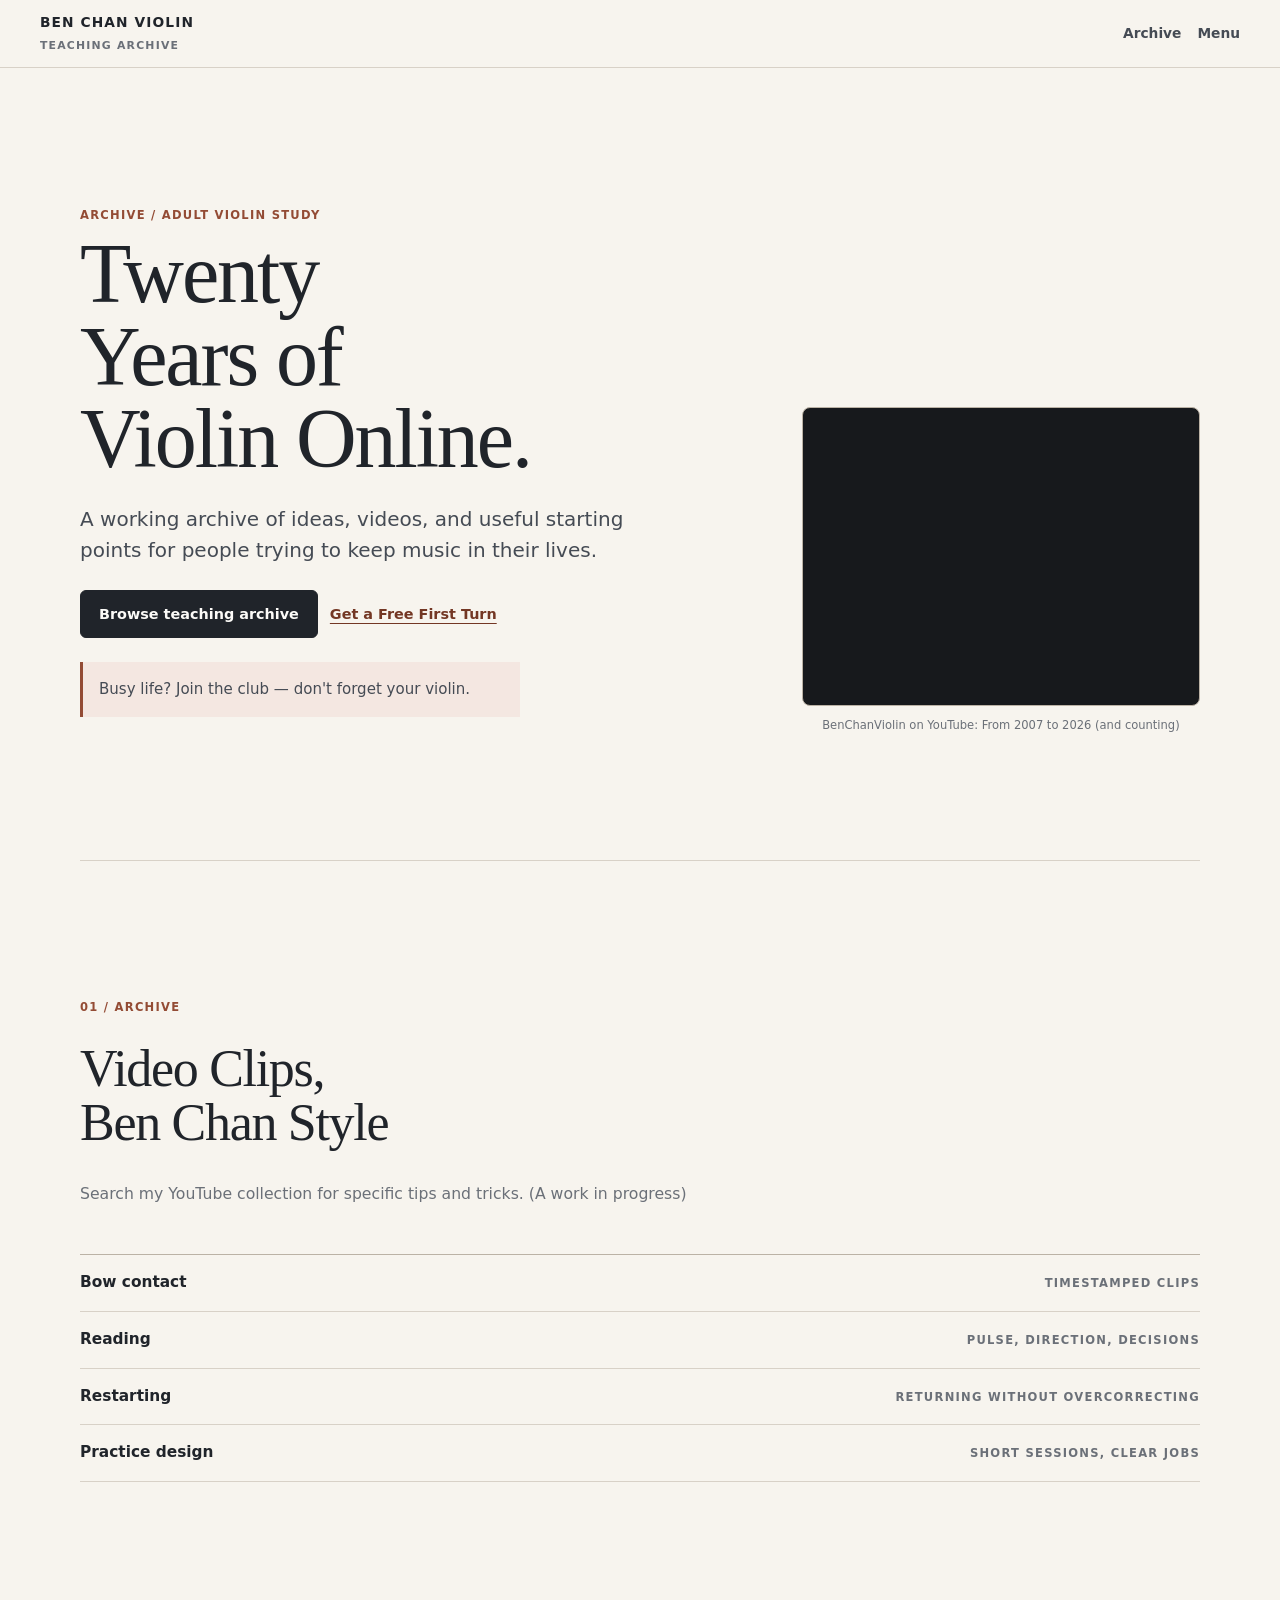
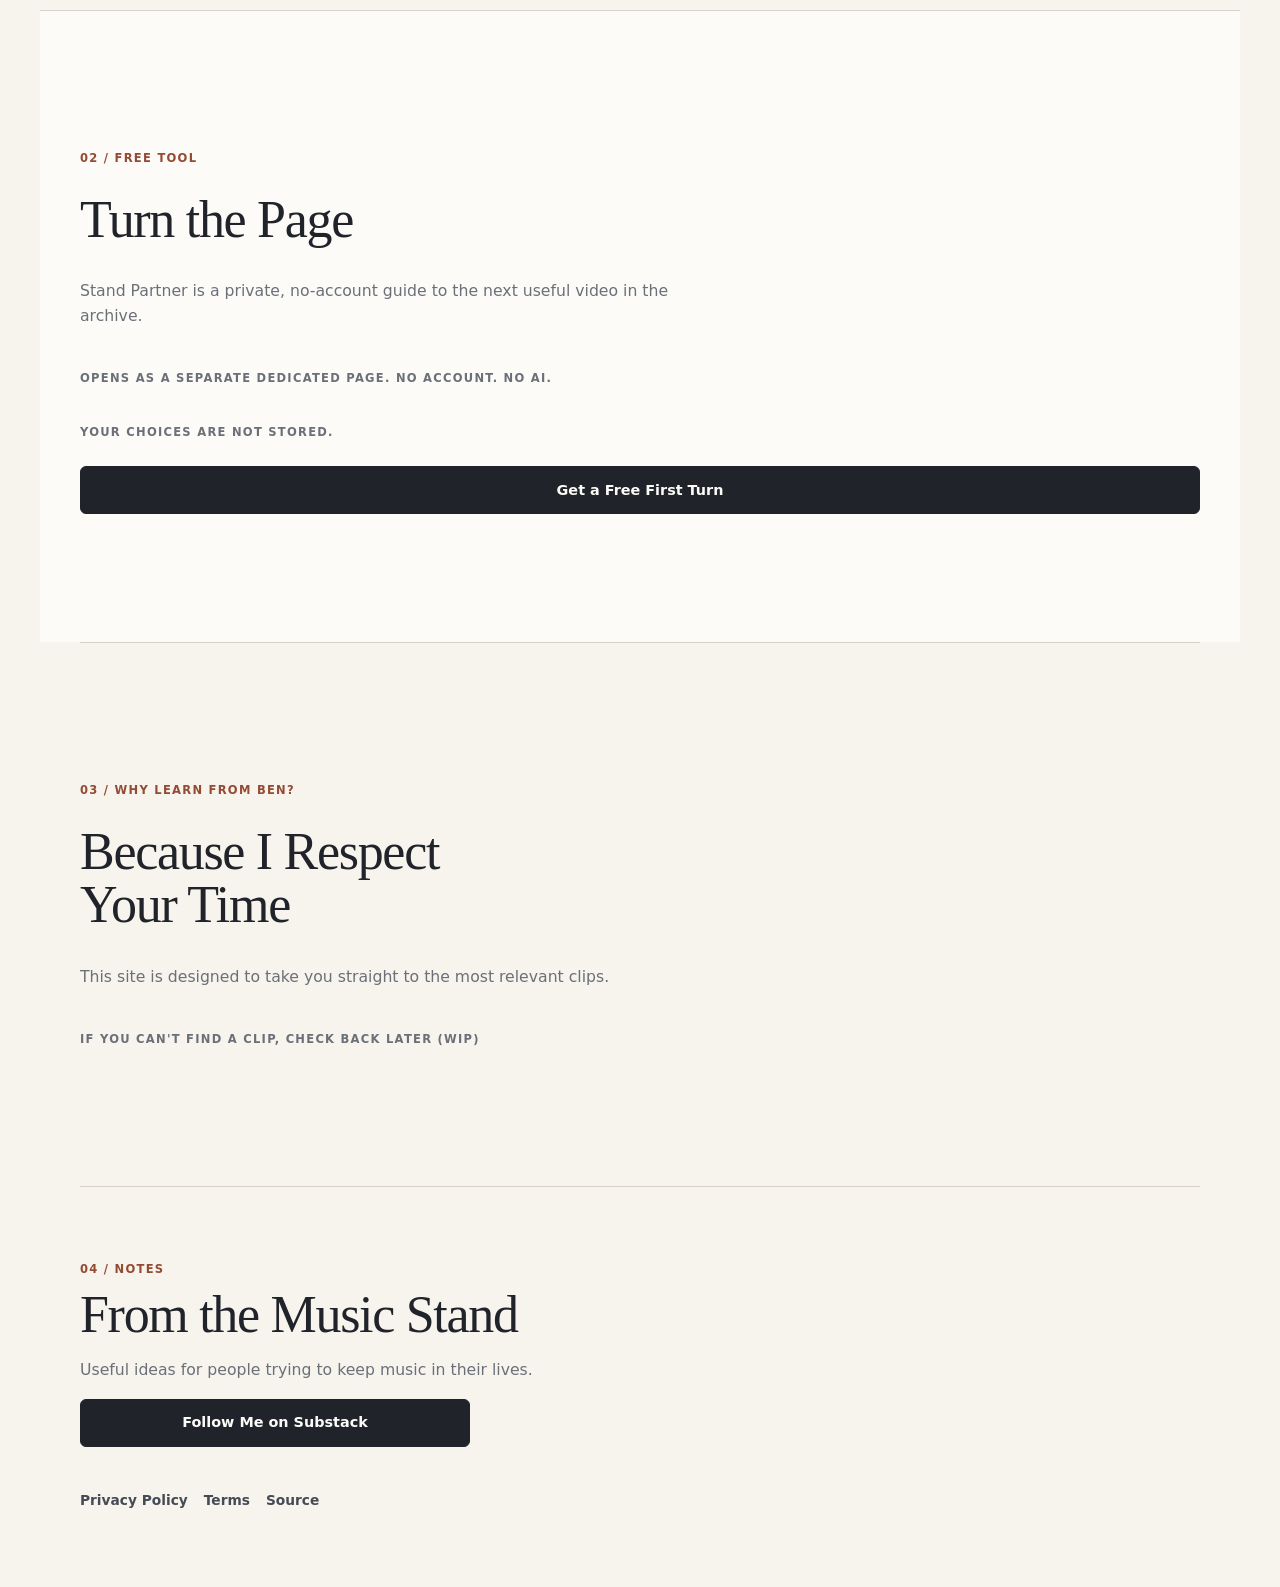
==== commit 34dead70: "Update homepage copy and footer" ====
--- a/index.html
+++ b/index.html
@@ -21,7 +21,6 @@
         <summary>Menu</summary>
         <div>
           <a href="stand-partner.html">Stand Partner</a>
-          <a href="#about">About Ben</a>
           <a href="#subscribe">Subscribe</a>
           <a href="privacy.html">Privacy</a>
           <a href="terms.html">Terms</a>
@@ -54,8 +53,8 @@
 
     <section id="archive" class="section archive-preview" aria-labelledby="archive-title">
       <p class="section-number">01 / Archive</p>
-      <h2 id="archive-title">Archive, indexed.</h2>
-      <p class="copy">Searchable clips and concise notes belong here for players who can name what they need. Curated pathways stay small for days when the starting point is less obvious.</p>
+      <h2 id="archive-title">Video Clips, Ben Chan Style</h2>
+      <p class="copy">Search my YouTube collection for specific tips and tricks. (A work in progress)</p>
       <div class="index-list" aria-label="Archive categories">
         <a href="archive.html"><span>Bow contact</span><small>timestamped clips</small></a>
         <a href="archive.html"><span>Reading</span><small>pulse, direction, decisions</small></a>
@@ -66,33 +65,27 @@
 
     <section class="section stand-callout" aria-labelledby="stand-title">
       <p class="section-number">02 / Free tool</p>
-      <h2 id="stand-title">Start with one page.</h2>
-      <p class="copy">Stand Partner is a private, no-account guide to one useful page from the archive.</p>
-      <p class="meta-line">Opens as a separate dedicated page. No account. No AI. Routing choices are not stored.</p>
+      <h2 id="stand-title">Turn the Page</h2>
+      <p class="copy">Stand Partner is a private, no-account guide to the next useful video in the archive.</p>
+      <p class="meta-line">Opens as a separate dedicated page. No account. No AI.</p>
+      <p class="meta-line">Your choices are not stored.</p>
       <a class="btn" href="stand-partner.html">Get a Free First Turn</a>
     </section>
 
     <section id="about" class="section credibility" aria-labelledby="about-title">
       <p class="section-number">03 / Why learn from Ben?</p>
-      <h2 id="about-title">Teaching that gets to work.</h2>
-      <p class="copy">Ben Chan Violin materials are organized around practical musical decisions: what to notice, what to try first, and when a problem needs a teacher who can see you.</p>
-      <a class="text-link" href="#about">About Ben</a>
+      <h2 id="about-title">Because I Respect Your Time</h2>
+      <p class="copy">This site is designed to take you straight to the most relevant clips.</p>
+      <p class="meta-line">If you can't find a clip, check back later (WIP)</p>
     </section>
   </main>
 
   <footer class="site-footer" id="subscribe">
     <section aria-labelledby="subscribe-title">
       <p class="section-number">04 / Notes</p>
-      <h2 id="subscribe-title">Notes from the stand.</h2>
+      <h2 id="subscribe-title">From the Music Stand</h2>
       <p class="copy">Useful ideas for people trying to keep music in their lives.</p>
-      <form class="signup" action="#" method="post">
-        <label for="email">Email address</label>
-        <div>
-          <input id="email" name="email" type="email" autocomplete="email" placeholder="you@example.com">
-          <button class="btn secondary" type="submit">Subscribe</button>
-        </div>
-      </form>
-      <p class="fine-print">Email signup is voluntary and would collect the address you submit. Stand Partner routing choices are not stored.</p>
+      <p><a class="btn footer-cta" href="https://benchanviolin.substack.com" target="_blank" rel="noopener">Follow Me on Substack</a></p>
     </section>
     <nav class="footer-links" aria-label="Footer">
       <a href="privacy.html">Privacy Policy</a>
--- a/styles.css
+++ b/styles.css
@@ -200,6 +200,21 @@
 .stand-page main {
   width: min(100% - (var(--mobile-gutter) * 2), var(--reading-max));
   margin-inline: auto;
+}
+
+.text-page main {
+  width: min(100% - (var(--mobile-gutter) * 2), var(--reading-max));
+  margin-inline: auto;
+}
+
+.text-page h1 {
+  font-size: clamp(2rem, 6vw, 3.25rem);
+  line-height: 1.02;
+  max-width: 15ch;
+}
+
+.text-page h3 {
+  margin-top: var(--space-6);
 }
 
 .section {
@@ -783,6 +798,11 @@
   margin-top: var(--space-6);
 }
 
+.footer-cta {
+  width: 100%;
+  max-width: 390px;
+}
+
 .footer-links a {
   min-height: 44px;
   display: inline-flex;
@@ -897,7 +917,8 @@
   }
 
   .reading-shell,
-  .stand-page main {
+  .stand-page main,
+  .text-page main {
     width: min(100% - (var(--desktop-gutter) * 2), var(--reading-max));
   }
 
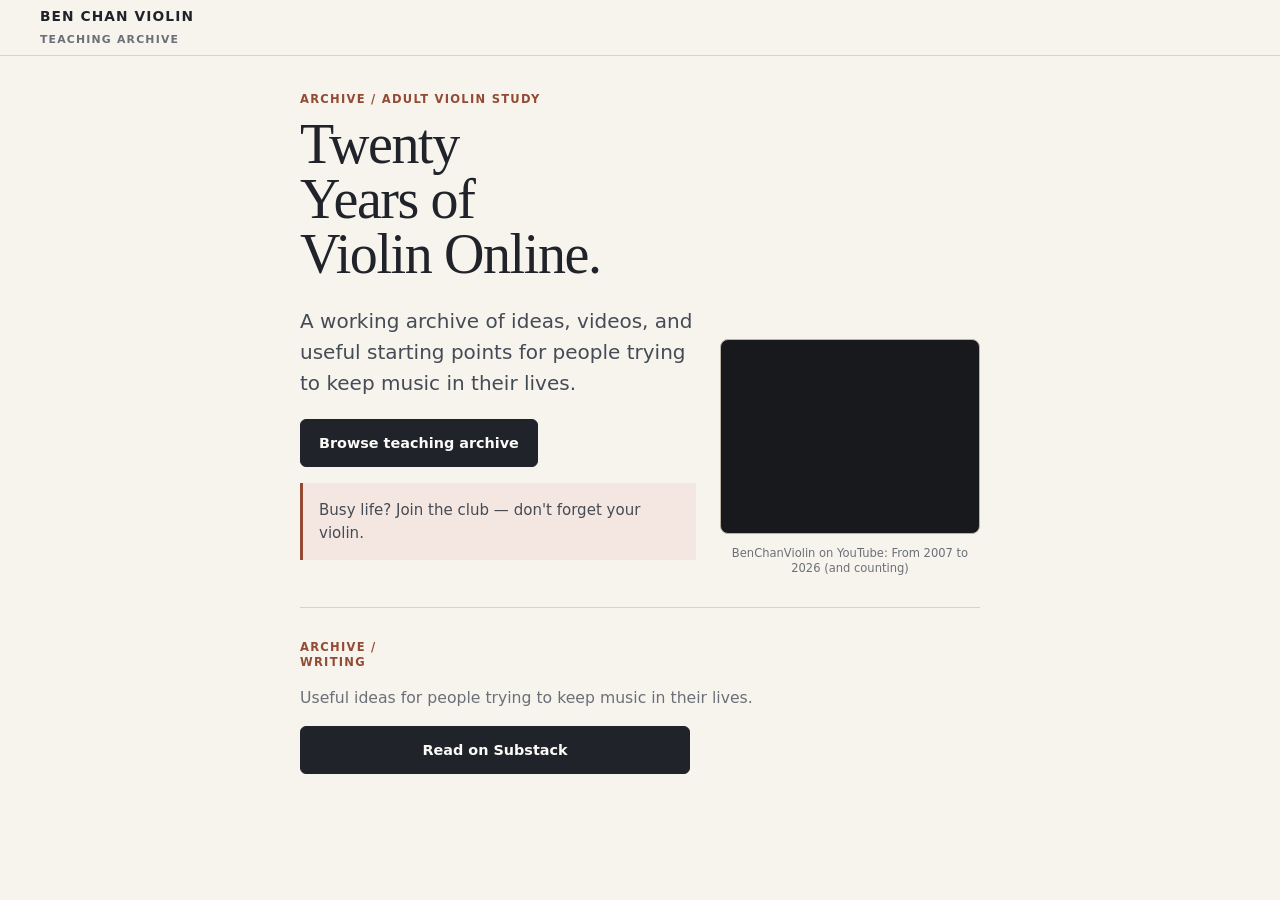
==== commit a89fb75d: "Simplify mobile homepage" ====
--- a/index.html
+++ b/index.html
@@ -8,25 +8,13 @@
   <link rel="icon" href="data:,">
   <link rel="stylesheet" href="styles.css?v=58b32f8">
 </head>
-<body>
+<body class="home-page">
   <a class="skip" href="#main">Skip to content</a>
   <header class="site-header">
     <a class="brand" href="./" aria-label="Ben Chan Violin home">
       <b>Ben Chan Violin</b>
       <small>Teaching archive</small>
     </a>
-    <nav class="nav" aria-label="Primary">
-      <a href="archive.html">Archive</a>
-      <details class="menu">
-        <summary>Menu</summary>
-        <div>
-          <a href="stand-partner.html">Stand Partner</a>
-          <a href="#subscribe">Subscribe</a>
-          <a href="privacy.html">Privacy</a>
-          <a href="terms.html">Terms</a>
-        </div>
-      </details>
-    </nav>
   </header>
 
   <main id="main">
@@ -36,8 +24,7 @@
         <h1>Twenty Years of Violin Online.</h1>
         <p class="lede">A working archive of ideas, videos, and useful starting points for people trying to keep music in their lives.</p>
         <div class="actions">
-          <a class="btn" href="archive.html">Browse teaching archive</a>
-          <a class="text-link" href="stand-partner.html">Get a Free First Turn</a>
+          <a class="btn" href="https://youtube.com/benchanviolin" target="_blank" rel="noopener">Browse teaching archive</a>
         </div>
         <p class="note">Busy life? Join the club — don't forget your violin.</p>
       </div>
@@ -51,47 +38,14 @@
       </figure>
     </section>
 
-    <section id="archive" class="section archive-preview" aria-labelledby="archive-title">
-      <p class="section-number">01 / Archive</p>
-      <h2 id="archive-title">Video Clips, Ben Chan Style</h2>
-      <p class="copy">Search my YouTube collection for specific tips and tricks. (A work in progress)</p>
-      <div class="index-list" aria-label="Archive categories">
-        <a href="archive.html"><span>Bow contact</span><small>timestamped clips</small></a>
-        <a href="archive.html"><span>Reading</span><small>pulse, direction, decisions</small></a>
-        <a href="archive.html"><span>Restarting</span><small>returning without overcorrecting</small></a>
-        <a href="archive.html"><span>Practice design</span><small>short sessions, clear jobs</small></a>
-      </div>
-    </section>
-
-    <section class="section stand-callout" aria-labelledby="stand-title">
-      <p class="section-number">02 / Free tool</p>
-      <h2 id="stand-title">Turn the Page</h2>
-      <p class="copy">Stand Partner is a private, no-account guide to the next useful video in the archive.</p>
-      <p class="meta-line">Opens as a separate dedicated page. No account. No AI.</p>
-      <p class="meta-line">Your choices are not stored.</p>
-      <a class="btn" href="stand-partner.html">Get a Free First Turn</a>
-    </section>
-
-    <section id="about" class="section credibility" aria-labelledby="about-title">
-      <p class="section-number">03 / Why learn from Ben?</p>
-      <h2 id="about-title">Because I Respect Your Time</h2>
-      <p class="copy">This site is designed to take you straight to the most relevant clips.</p>
-      <p class="meta-line">If you can't find a clip, check back later (WIP)</p>
-    </section>
   </main>
 
   <footer class="site-footer" id="subscribe">
     <section aria-labelledby="subscribe-title">
-      <p class="section-number">04 / Notes</p>
-      <h2 id="subscribe-title">From the Music Stand</h2>
+      <h2 id="subscribe-title">ARCHIVE / WRITING</h2>
       <p class="copy">Useful ideas for people trying to keep music in their lives.</p>
-      <p><a class="btn footer-cta" href="https://benchanviolin.substack.com" target="_blank" rel="noopener">Follow Me on Substack</a></p>
+      <p><a class="btn footer-cta" href="https://benchanviolin.substack.com" target="_blank" rel="noopener">Read on Substack</a></p>
     </section>
-    <nav class="footer-links" aria-label="Footer">
-      <a href="privacy.html">Privacy Policy</a>
-      <a href="terms.html">Terms</a>
-      <a href="https://github.com/benchantech/stand-partner-first-turn" target="_blank" rel="noopener">Source</a>
-    </nav>
   </footer>
 </body>
 </html>
--- a/styles.css
+++ b/styles.css
@@ -604,6 +604,50 @@
   gap: var(--space-7);
 }
 
+.home-page .site-header {
+  position: static;
+  min-height: 56px;
+}
+
+.home-page main,
+.home-page .site-footer {
+  width: min(100% - (var(--mobile-gutter) * 2), var(--reading-max));
+}
+
+.home-page .section {
+  padding-block: var(--space-5) var(--space-6);
+}
+
+.home-page .hero {
+  gap: var(--space-5);
+}
+
+.home-page h1 {
+  font-size: clamp(2.25rem, 10vw, 3.5rem);
+}
+
+.home-page .actions {
+  margin-top: var(--space-4);
+}
+
+.home-page .note {
+  margin-top: var(--space-4);
+}
+
+.home-page .site-footer {
+  padding-block: var(--space-6) var(--space-7);
+}
+
+.home-page .site-footer h2 {
+  font-family: var(--font-ui);
+  font-size: 0.72rem;
+  font-weight: 700;
+  letter-spacing: 0.11em;
+  line-height: 1.25;
+  text-transform: uppercase;
+  color: var(--rust);
+}
+
 .hero .lede,
 .stand-intro .lede {
   margin-top: var(--space-5);
